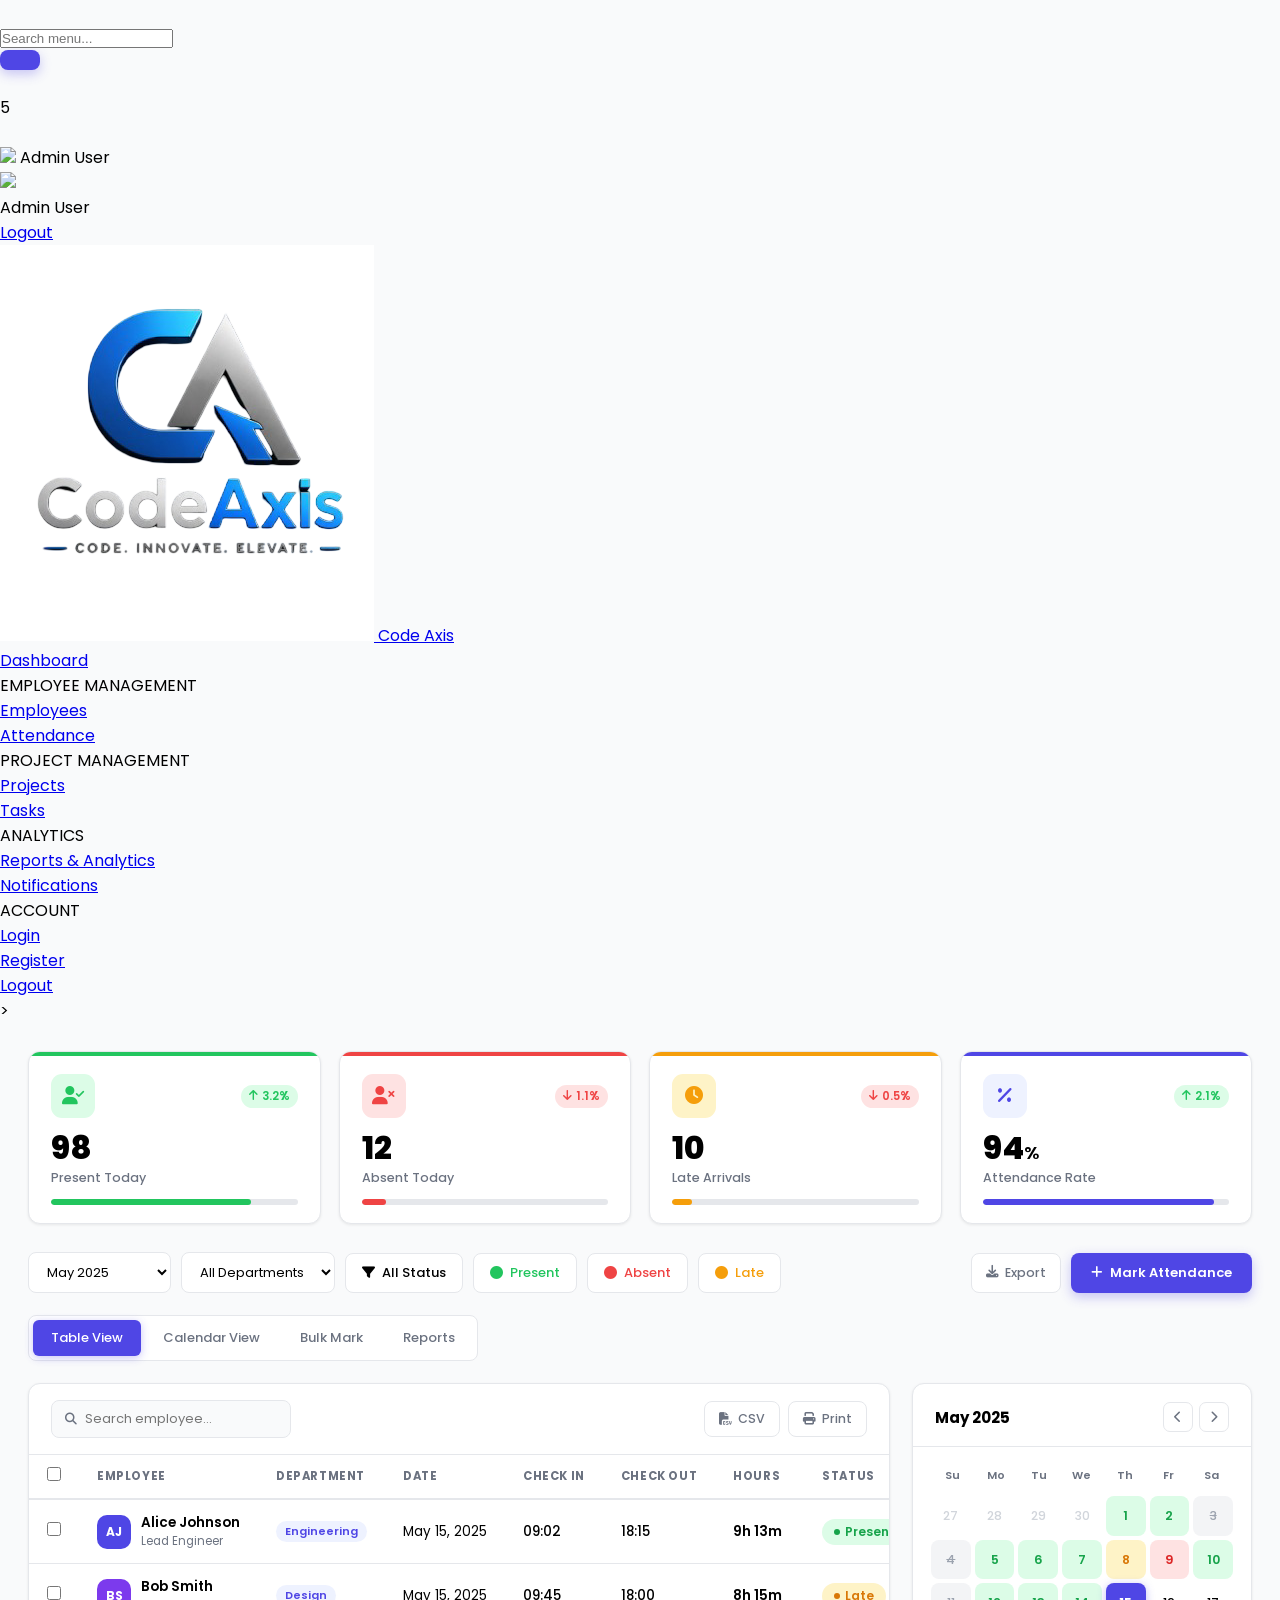
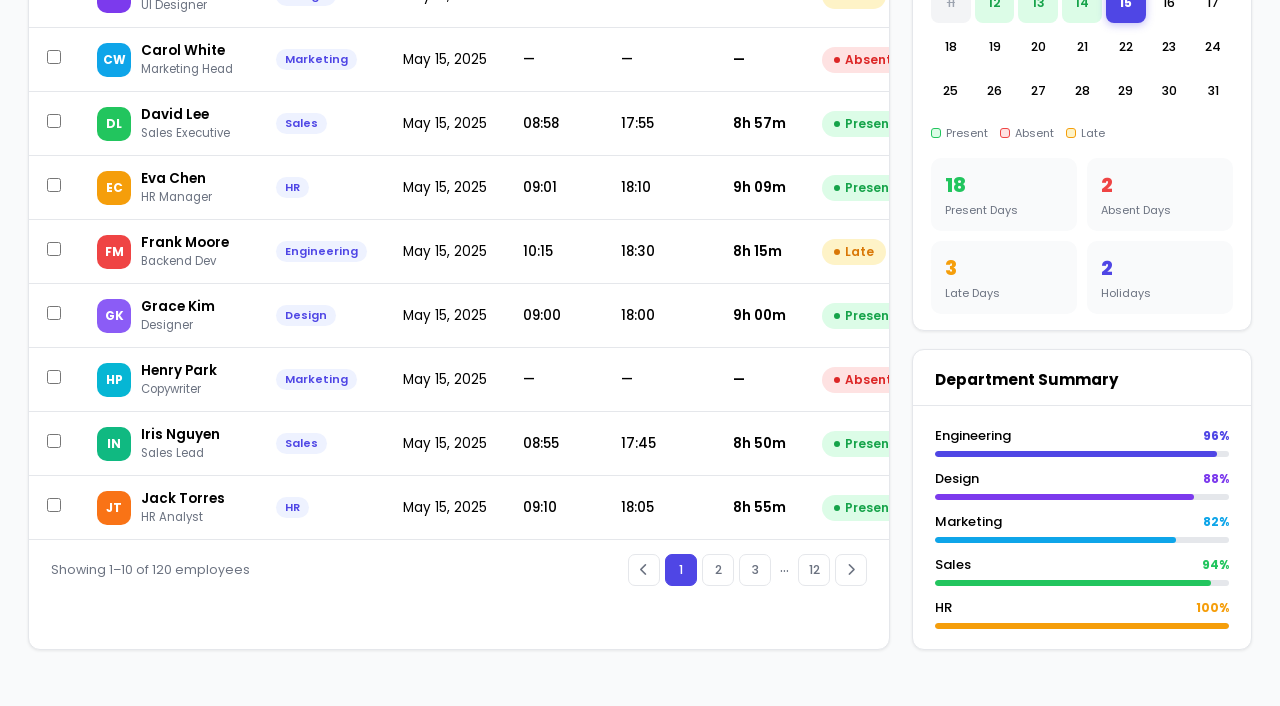
==== Attendance.html @ 84f2bd99 "Update Attendance.html" ====
<!DOCTYPE html>
<html lang="en">
<head>
<meta charset="UTF-8" />
<meta name="viewport" content="width=device-width, initial-scale=1.0"/>
<title>Code Axis | Attendance</title>
<link href="https://fonts.googleapis.com/css2?family=Poppins:wght@300;400;500;600;700;800&display=swap" rel="stylesheet"/>
<link rel="stylesheet" href="https://cdnjs.cloudflare.com/ajax/libs/font-awesome/6.5.0/css/all.min.css"/>
<link rel="stylesheet" href="attendance.css"/>  
</head>
<body  class="layout-fixed sidebar-expand-lg bg-body-tertiary">

<div class="app-wrapper">

  <!-- ================= NAVBAR (STATIC INCLUDE) ================= -->
  <!-- ================= NAVBAR ================= -->
<nav class="app-header navbar navbar-expand bg-body">

  <div class="container-fluid">

    <ul class="navbar-nav">

      <li class="nav-item">
        <a class="nav-link" data-lte-toggle="sidebar" href="#">
          <i class="bi bi-list"></i>
        </a>
      </li>

      <!-- SEARCH -->
      <li class="nav-item d-none d-md-block">
        <form class="d-flex ms-2">
          <div class="input-group input-group-sm">
            <input class="form-control" type="search" placeholder="Search menu..." />
            <button class="btn btn-primary">
              <i class="bi bi-search"></i>
            </button>
          </div>
        </form>
      </li>

    </ul>

    <ul class="navbar-nav ms-auto">

      <!-- THEME -->
      <li class="nav-item">
        <a class="nav-link" href="#" id="themeToggle">
          <i class="bi bi-moon-fill" id="themeIcon"></i>
        </a>
      </li>

      <!-- NOTIFICATIONS -->
      <li class="nav-item dropdown">
        <a class="nav-link" data-bs-toggle="dropdown">
          <i class="bi bi-bell-fill"></i>
          <span class="badge text-bg-warning">5</span>
        </a>
      </li>

      <!-- FULLSCREEN -->
      <li class="nav-item">
        <a class="nav-link" data-lte-toggle="fullscreen">
          <i class="bi bi-arrows-fullscreen"></i>
        </a>
      </li>

      <!-- USER -->
      <li class="nav-item dropdown user-menu">

        <a class="nav-link dropdown-toggle" data-bs-toggle="dropdown">
          <img src="https://cdn-icons-png.flaticon.com/512/149/149071.png"
               class="user-image rounded-circle shadow">
          <span class="d-none d-md-inline">Admin User</span>
        </a>

        <ul class="dropdown-menu dropdown-menu-end">
          <li class="user-header text-bg-primary">
            <img src="https://cdn-icons-png.flaticon.com/512/149/149071.png"
                 class="rounded-circle shadow">
            <p>Admin User</p>
          </li>

          <li class="user-footer">
            <a href="index.html" class="btn btn-outline-danger float-end">Logout</a>
          </li>
        </ul>

      </li>

    </ul>

  </div>
</nav>

<!-- ================= SIDEBAR ================= -->
<aside class="app-sidebar bg-body-secondary shadow" data-bs-theme="dark">

  <div class="sidebar-brand">
    <a href="index.html" class="brand-link">
      <img src="AdminLTELogo.png" class="brand-image opacity-75 shadow" />
      <span class="brand-text fw-semibold">Code Axis</span>
    </a>
  </div>

  <div class="sidebar-wrapper">
    <nav class="mt-2">

      <ul class="nav sidebar-menu flex-column">
  <!-- DASHBOARD -->
  <li class="nav-item">
    <a href="#" class="nav-link active">
      <i class="nav-icon bi bi-speedometer2"></i>
      <p>Dashboard</p>
    </a>
  </li>

  <!-- EMPLOYEE MANAGEMENT -->
  <li class="nav-header">EMPLOYEE MANAGEMENT</li>

  <li class="nav-item">
    <a href="#" class="nav-link">
      <i class="nav-icon bi bi-people"></i>
      <p>Employees</p>
    </a>
  </li>

  <li class="nav-item">
    <a href="Attendance.html" class="nav-link">
      <i class="nav-icon bi bi-calendar-check"></i>
      <p>Attendance</p>
    </a>
  </li>

  <!-- PROJECT MANAGEMENT -->
  <li class="nav-header">PROJECT MANAGEMENT</li>

  <li class="nav-item">
    <a href="projectcards.html" class="nav-link">
      <i class="nav-icon bi bi-kanban"></i>
      <p>Projects</p>
    </a>
  </li>

  <li class="nav-item">
    <a href="task.html" class="nav-link">
      <i class="nav-icon bi bi-list-task"></i>
      <p>
        Tasks
      </p>
    </a>
  </li>

  <!-- REPORTS -->
  <li class="nav-header">ANALYTICS</li>

  <li class="nav-item">
    <a href="#" class="nav-link">
      <i class="nav-icon bi bi-bar-chart"></i>
      <p>Reports & Analytics</p>
    </a>
  </li>

  <!-- NOTIFICATIONS -->
  <li class="nav-item">
    <a href="#" class="nav-link">
      <i class="nav-icon bi bi-bell"></i>
      <p>
        Notifications
      </p>
    </a>
  </li>

  <!-- USER -->
  <li class="nav-header">ACCOUNT</li>
<li class="nav-item">
  <a href="index.html" class="nav-link">
    <i class="nav-icon bi bi-box-arrow-in-right"></i>
    <p>Login</p>
  </a>
</li>

<li class="nav-item">
  <a href="registration.html" class="nav-link">
    <i class="nav-icon bi bi-person-plus"></i>
    <p>Register</p>
  </a>
</li>
 
  <!-- LOGOUT -->
  <li class="nav-item mt-3">
    <a href="index.html" class="nav-link text-danger">
      <i class="nav-icon bi bi-box-arrow-right"></i>
      <p>Logout</p>
    </a>
  </li>
</ul>
            <!--end::Sidebar Menu-->
          </nav>
        </div>
        <!--end::Sidebar Wrapper-->
      </aside>

>

<!-- MAIN -->
<div class="main">


  <!-- CONTENT -->
  <div class="content">

    <!-- STATS CARDS -->
    <div class="stats-grid">
      <div class="stat-card present">
        <div class="stat-header">
          <div class="stat-icon"><i class="fas fa-user-check"></i></div>
          <div class="stat-trend up"><i class="fas fa-arrow-up"></i> 3.2%</div>
        </div>
        <div class="stat-value" id="stat-present">98</div>
        <div class="stat-label">Present Today</div>
        <div class="progress-bar" style="margin-top:12px;"><div class="progress-fill success" style="width:81%"></div></div>
      </div>
      <div class="stat-card absent">
        <div class="stat-header">
          <div class="stat-icon"><i class="fas fa-user-times"></i></div>
          <div class="stat-trend down"><i class="fas fa-arrow-down"></i> 1.1%</div>
        </div>
        <div class="stat-value" id="stat-absent">12</div>
        <div class="stat-label">Absent Today</div>
        <div class="progress-bar" style="margin-top:12px;"><div class="progress-fill danger" style="width:10%"></div></div>
      </div>
      <div class="stat-card late">
        <div class="stat-header">
          <div class="stat-icon"><i class="fas fa-clock"></i></div>
          <div class="stat-trend down"><i class="fas fa-arrow-down"></i> 0.5%</div>
        </div>
        <div class="stat-value" id="stat-late">10</div>
        <div class="stat-label">Late Arrivals</div>
        <div class="progress-bar" style="margin-top:12px;"><div class="progress-fill" style="width:8%;background:var(--warning);"></div></div>
      </div>
      <div class="stat-card rate">
        <div class="stat-header">
          <div class="stat-icon"><i class="fas fa-percentage"></i></div>
          <div class="stat-trend up"><i class="fas fa-arrow-up"></i> 2.1%</div>
        </div>
        <div class="stat-value" id="stat-rate">94<span style="font-size:18px;font-weight:600;">%</span></div>
        <div class="stat-label">Attendance Rate</div>
        <div class="progress-bar" style="margin-top:12px;"><div class="progress-fill" style="width:94%"></div></div>
      </div>
    </div>

    <!-- ACTION BAR -->
    <div class="action-bar">
      <div class="action-left">
        <select class="select-input" id="monthFilter">
          <option>May 2025</option>
          <option>April 2025</option>
          <option>March 2025</option>
          <option>February 2025</option>
        </select>
        <select class="select-input" id="deptFilter">
          <option>All Departments</option>
          <option>Engineering</option>
          <option>Design</option>
          <option>Marketing</option>
          <option>Sales</option>
          <option>HR</option>
        </select>
        <button class="filter-btn outline" onclick="filterStatus('all', this)"><i class="fas fa-filter"></i> All Status</button>
        <button class="filter-btn outline" onclick="filterStatus('present', this)" style="color:var(--success);"><i class="fas fa-circle"></i> Present</button>
        <button class="filter-btn outline" onclick="filterStatus('absent', this)" style="color:var(--danger);"><i class="fas fa-circle"></i> Absent</button>
        <button class="filter-btn outline" onclick="filterStatus('late', this)" style="color:var(--warning);"><i class="fas fa-circle"></i> Late</button>
      </div>
      <div style="display:flex;gap:10px;">
        <button class="btn-outline" onclick="exportCSV()"><i class="fas fa-download"></i> Export</button>
        <button class="btn-primary" onclick="openMarkModal()"><i class="fas fa-plus"></i> Mark Attendance</button>
      </div>
    </div>

    <!-- TABS -->
    <div class="tabs">
      <button class="tab active" onclick="switchTab('table', this)">Table View</button>
      <button class="tab" onclick="switchTab('calendar-view', this)">Calendar View</button>
      <button class="tab" onclick="switchTab('bulk', this)">Bulk Mark</button>
      <button class="tab" onclick="switchTab('reports', this)">Reports</button>
    </div>

    <!-- TABLE TAB -->
    <div id="tab-table" class="tab-content active">
      <div class="main-grid">
        <!-- ATTENDANCE TABLE -->
        <div class="card" style="overflow:hidden;">
          <div class="table-header">
            <div class="table-search">
              <i class="fas fa-search" style="color:var(--text-muted);font-size:12px;"></i>
              <input type="text" placeholder="Search employee…" oninput="searchTable(this.value)">
            </div>
            <div class="table-actions">
              <button class="btn-outline" onclick="exportCSV()"><i class="fas fa-file-csv"></i> CSV</button>
              <button class="btn-outline" onclick="printTable()"><i class="fas fa-print"></i> Print</button>
            </div>
          </div>
          <div class="table-wrap">
            <table id="attTable">
              <thead>
                <tr>
                  <th><input type="checkbox" onclick="toggleAllCheck(this)" style="cursor:pointer;width:14px;height:14px;accent-color:var(--primary);"></th>
                  <th>Employee</th>
                  <th>Department</th>
                  <th>Date</th>
                  <th>Check In</th>
                  <th>Check Out</th>
                  <th>Hours</th>
                  <th>Status</th>
                  <th>Actions</th>
                </tr>
              </thead>
              <tbody id="tableBody">
              </tbody>
            </table>
          </div>
          <div class="pagination">
            <span class="page-info" id="pageInfo">Showing 1–10 of 120 employees</span>
            <div class="page-btns">
              <button class="page-btn" onclick="changePage(-1)"><i class="fas fa-chevron-left"></i></button>
              <button class="page-btn active" id="pg1">1</button>
              <button class="page-btn" id="pg2" onclick="goPage(2)">2</button>
              <button class="page-btn" id="pg3" onclick="goPage(3)">3</button>
              <span style="padding:0 4px;color:var(--text-muted);">…</span>
              <button class="page-btn" onclick="goPage(12)">12</button>
              <button class="page-btn" onclick="changePage(1)"><i class="fas fa-chevron-right"></i></button>
            </div>
          </div>
        </div>

        <!-- SIDEBAR WIDGETS -->
        <div style="display:flex;flex-direction:column;gap:18px;">
          <!-- MINI CALENDAR -->
          <div class="card">
            <div class="card-header">
              <span class="card-title">May 2025</span>
              <div class="cal-nav-btns">
                <button class="cal-btn" onclick="prevMonth()"><i class="fas fa-chevron-left"></i></button>
                <button class="cal-btn" onclick="nextMonth()"><i class="fas fa-chevron-right"></i></button>
              </div>
            </div>
            <div class="card-body" style="padding:16px 18px;">
              <div class="cal-days-header">
                <span>Su</span><span>Mo</span><span>Tu</span><span>We</span><span>Th</span><span>Fr</span><span>Sa</span>
              </div>
              <div class="cal-grid" id="calGrid"></div>
              <div class="cal-legend">
                <div class="legend-item"><div class="legend-dot" style="background:var(--success-light);border:1px solid var(--success);"></div>Present</div>
                <div class="legend-item"><div class="legend-dot" style="background:var(--danger-light);border:1px solid var(--danger);"></div>Absent</div>
                <div class="legend-item"><div class="legend-dot" style="background:var(--warning-light);border:1px solid var(--warning);"></div>Late</div>
              </div>
              <div class="mini-stats">
                <div class="mini-stat p"><div class="val">18</div><div class="lbl">Present Days</div></div>
                <div class="mini-stat a"><div class="val">2</div><div class="lbl">Absent Days</div></div>
                <div class="mini-stat l"><div class="val">3</div><div class="lbl">Late Days</div></div>
                <div class="mini-stat h"><div class="val">2</div><div class="lbl">Holidays</div></div>
              </div>
            </div>
          </div>

          <!-- DEPARTMENT BREAKDOWN -->
          <div class="card">
            <div class="card-header"><span class="card-title">Department Summary</span></div>
            <div class="card-body">
              <div class="dept-list" id="deptList"></div>
            </div>
          </div>
        </div>
      </div>
    </div>

    <!-- CALENDAR TAB -->
    <div id="tab-calendar-view" class="tab-content">
      <div class="card">
        <div class="card-header">
          <span class="card-title" id="bigCalTitle">May 2025 — Full Attendance Calendar</span>
          <div style="display:flex;gap:8px;">
            <button class="btn-outline" onclick="prevMonth()"><i class="fas fa-chevron-left"></i> Prev</button>
            <button class="btn-outline" onclick="nextMonth()">Next <i class="fas fa-chevron-right"></i></button>
          </div>
        </div>
        <div class="card-body">
          <div class="cal-days-header" style="margin-bottom:12px;font-size:13px;font-weight:700;">
            <span>Sunday</span><span>Monday</span><span>Tuesday</span><span>Wednesday</span><span>Thursday</span><span>Friday</span><span>Saturday</span>
          </div>
          <div class="cal-grid" id="bigCalGrid" style="gap:6px;"></div>
          <div class="cal-legend" style="margin-top:20px;gap:20px;">
            <div class="legend-item" style="font-size:13px;"><div class="legend-dot" style="background:var(--success-light);border:1.5px solid var(--success);width:14px;height:14px;"></div> Present (All)</div>
            <div class="legend-item" style="font-size:13px;"><div class="legend-dot" style="background:var(--danger-light);border:1.5px solid var(--danger);width:14px;height:14px;"></div> Some Absent</div>
            <div class="legend-item" style="font-size:13px;"><div class="legend-dot" style="background:var(--warning-light);border:1.5px solid var(--warning);width:14px;height:14px;"></div> Late Entries</div>
            <div class="legend-item" style="font-size:13px;"><div class="legend-dot" style="background:#F3F4F6;border:1.5px solid #D1D5DB;width:14px;height:14px;"></div> Holiday / Weekend</div>
          </div>
        </div>
      </div>
    </div>

    <!-- BULK MARK TAB -->
    <div id="tab-bulk" class="tab-content">
      <div class="card">
        <div class="card-header">
          <span class="card-title">Bulk Mark Attendance</span>
          <div style="display:flex;gap:8px;align-items:center;">
            <input type="date" class="select-input" id="bulkDate" style="padding:8px 12px;">
            <button class="btn-primary" onclick="saveBulk()"><i class="fas fa-save"></i> Save All</button>
          </div>
        </div>
        <div class="card-body" style="padding:0;">
          <div style="padding:14px 22px;background:var(--bg);border-bottom:1px solid var(--border);display:flex;gap:10px;align-items:center;">
            <span style="font-size:13px;font-weight:600;margin-right:4px;">Mark All:</span>
            <button class="bulk-btn p" onclick="markAll('P')"><i class="fas fa-check"></i> Present</button>
            <button class="bulk-btn a" onclick="markAll('A')"><i class="fas fa-times"></i> Absent</button>
            <button class="bulk-btn l" onclick="markAll('L')"><i class="fas fa-clock"></i> Late</button>
          </div>
          <div class="table-wrap">
            <table class="bulk-table">
              <thead><tr><th>#</th><th>Employee</th><th>Department</th><th>Status</th><th>Note</th></tr></thead>
              <tbody id="bulkBody"></tbody>
            </table>
          </div>
        </div>
      </div>
    </div>

    <!-- REPORTS TAB -->
    <div id="tab-reports" class="tab-content">
      <div class="stats-grid" style="margin-bottom:22px;">
        <div class="stat-card rate"><div class="stat-header"><div class="stat-icon"><i class="fas fa-chart-line"></i></div></div><div class="stat-value">94%</div><div class="stat-label">Monthly Rate</div></div>
        <div class="stat-card present"><div class="stat-header"><div class="stat-icon"><i class="fas fa-star"></i></div></div><div class="stat-value">23</div><div class="stat-label">Perfect Attendance</div></div>
        <div class="stat-card absent"><div class="stat-header"><div class="stat-icon"><i class="fas fa-exclamation-triangle"></i></div></div><div class="stat-value">5</div><div class="stat-label">Chronic Absentees</div></div>
        <div class="stat-card late"><div class="stat-header"><div class="stat-icon"><i class="fas fa-hourglass-half"></i></div></div><div class="stat-value">142h</div><div class="stat-label">Total Overtime</div></div>
      </div>
      <div class="card">
        <div class="card-header"><span class="card-title">Monthly Attendance Report — May 2025</span>
          <button class="btn-outline" onclick="exportCSV()"><i class="fas fa-download"></i> Export PDF</button>
        </div>
        <div class="card-body">
          <div class="dept-list">
          </div>
          <div id="reportContent" style="padding-top:8px;"></div>
        </div>
      </div>
    </div>

  </div><!-- /content -->
</div><!-- /main -->

<!-- MARK ATTENDANCE MODAL -->
<div class="modal-overlay" id="markModal">
  <div class="modal">
    <div class="modal-header">
      <span class="modal-title"><i class="fas fa-calendar-check" style="color:var(--primary);margin-right:8px;"></i>Mark Attendance</span>
      <button class="modal-close" onclick="closeMarkModal()"><i class="fas fa-times"></i></button>
    </div>
    <div class="modal-body">
      <div class="form-group" style="margin-bottom:14px;">
        <label>Employee</label>
        <select class="select-input" id="modalEmp" style="width:100%;">
          <option>Select Employee…</option>
          <option>Alice Johnson — Engineering</option>
          <option>Bob Smith — Design</option>
          <option>Carol White — Marketing</option>
          <option>David Lee — Sales</option>
          <option>Eva Chen — HR</option>
        </select>
      </div>
      <div class="form-group" style="margin-bottom:14px;">
        <label>Date</label>
        <input type="date" class="select-input" id="modalDate" style="width:100%;">
      </div>
      <div style="margin-bottom:14px;">
        <div style="font-size:11px;font-weight:700;color:var(--text-muted);text-transform:uppercase;letter-spacing:.5px;margin-bottom:8px;">Status</div>
        <div class="status-radios">
          <input type="radio" name="status" id="s1" class="status-radio" value="present" checked>
          <label for="s1" class="status-label present-lbl"><i class="fas fa-check-circle"></i> Present</label>
          <input type="radio" name="status" id="s2" class="status-radio" value="absent">
          <label for="s2" class="status-label absent-lbl"><i class="fas fa-times-circle"></i> Absent</label>
          <input type="radio" name="status" id="s3" class="status-radio" value="late">
          <label for="s3" class="status-label late-lbl"><i class="fas fa-clock"></i> Late</label>
          <input type="radio" name="status" id="s4" class="status-radio" value="half">
          <label for="s4" class="status-label half-lbl"><i class="fas fa-adjust"></i> Half Day</label>
        </div>
      </div>
      <div class="time-inputs">
        <div class="form-group">
          <label>Check In</label>
          <input type="time" id="modalIn" value="09:00">
        </div>
        <div class="form-group">
          <label>Check Out</label>
          <input type="time" id="modalOut" value="18:00">
        </div>
      </div>
      <div class="form-group">
        <label>Note (optional)</label>
        <input type="text" id="modalNote" placeholder="Add a note…" style="width:100%;">
      </div>
    </div>
    <div class="modal-footer">
      <button class="btn-outline" onclick="closeMarkModal()">Cancel</button>
      <button class="btn-primary" onclick="saveAttendance()"><i class="fas fa-save"></i> Save Attendance</button>
    </div>
  </div>
</div>

<!-- TOAST CONTAINER -->
<div class="toast-container" id="toastContainer"></div>

<script>
// ── DATA ──
const employees = [
  { id:1, name:'Alice Johnson', role:'Lead Engineer', dept:'Engineering', color:'#4F46E5', check_in:'09:02', check_out:'18:15', hours:'9h 13m', status:'present' },
  { id:2, name:'Bob Smith', role:'UI Designer', dept:'Design', color:'#7C3AED', check_in:'09:45', check_out:'18:00', hours:'8h 15m', status:'late' },
  { id:3, name:'Carol White', role:'Marketing Head', dept:'Marketing', color:'#0EA5E9', check_in:'—', check_out:'—', hours:'—', status:'absent' },
  { id:4, name:'David Lee', role:'Sales Executive', dept:'Sales', color:'#22C55E', check_in:'08:58', check_out:'17:55', hours:'8h 57m', status:'present' },
  { id:5, name:'Eva Chen', role:'HR Manager', dept:'HR', color:'#F59E0B', check_in:'09:01', check_out:'18:10', hours:'9h 09m', status:'present' },
  { id:6, name:'Frank Moore', role:'Backend Dev', dept:'Engineering', color:'#EF4444', check_in:'10:15', check_out:'18:30', hours:'8h 15m', status:'late' },
  { id:7, name:'Grace Kim', role:'Designer', dept:'Design', color:'#8B5CF6', check_in:'09:00', check_out:'18:00', hours:'9h 00m', status:'present' },
  { id:8, name:'Henry Park', role:'Copywriter', dept:'Marketing', color:'#06B6D4', check_in:'—', check_out:'—', hours:'—', status:'absent' },
  { id:9, name:'Iris Nguyen', role:'Sales Lead', dept:'Sales', color:'#10B981', check_in:'08:55', check_out:'17:45', hours:'8h 50m', status:'present' },
  { id:10, name:'Jack Torres', role:'HR Analyst', dept:'HR', color:'#F97316', check_in:'09:10', check_out:'18:05', hours:'8h 55m', status:'present' },
];

const depts = [
  { name:'Engineering', pct:96, color:'var(--primary)' },
  { name:'Design', pct:88, color:'#7C3AED' },
  { name:'Marketing', pct:82, color:'#0EA5E9' },
  { name:'Sales', pct:94, color:'var(--success)' },
  { name:'HR', pct:100, color:'var(--warning)' },
];

let currentFilter = 'all';
let currentPage = 1;

// ── RENDER TABLE ──
function renderTable(data) {
  const tbody = document.getElementById('tableBody');
  tbody.innerHTML = '';
  data.forEach(e => {
    const row = document.createElement('tr');
    row.dataset.status = e.status;
    row.innerHTML = `
      <td><input type="checkbox" style="cursor:pointer;width:14px;height:14px;accent-color:var(--primary);"></td>
      <td>
        <div class="emp-cell">
          <div class="emp-av" style="background:${e.color}">${e.name.split(' ').map(n=>n[0]).join('')}</div>
          <div class="emp-info"><div class="name">${e.name}</div><div class="role">${e.role}</div></div>
        </div>
      </td>
      <td><span class="tag">${e.dept}</span></td>
      <td>May 15, 2025</td>
      <td style="font-weight:500;">${e.check_in}</td>
      <td style="font-weight:500;">${e.check_out}</td>
      <td style="font-weight:600;">${e.hours}</td>
      <td><span class="status-pill ${e.status}">${e.status.charAt(0).toUpperCase()+e.status.slice(1)}</span></td>
      <td>
        <div class="action-icons">
          <button class="action-icon" title="Edit" onclick="editRow(${e.id})"><i class="fas fa-edit"></i></button>
          <button class="action-icon del" title="Delete" onclick="deleteRow(this)"><i class="fas fa-trash"></i></button>
        </div>
      </td>
    `;
    tbody.appendChild(row);
  });
}

// ── DEPT LIST ──
function renderDepts() {
  const el = document.getElementById('deptList');
  el.innerHTML = depts.map(d => `
    <div class="dept-row">
      <div class="dept-info">
        <span class="dept-name">${d.name}</span>
        <span class="dept-pct" style="color:${d.color}">${d.pct}%</span>
      </div>
      <div class="progress-bar"><div class="progress-fill" style="width:${d.pct}%;background:${d.color};"></div></div>
    </div>
  `).join('');
}

// ── CALENDAR ──
const calStatus = { 1:'present',2:'present',3:'holiday',4:'holiday',5:'present',6:'present',7:'present',8:'late',9:'absent',10:'present',11:'holiday',12:'present',13:'present',14:'present',15:'today',16:'',17:'',18:'',19:'',20:'',21:'',22:'',23:'',24:'',25:'',26:'',27:'',28:'',29:'',30:'',31:'' };

function renderCal(gridId, big=false) {
  const grid = document.getElementById(gridId);
  if (!grid) return;
  grid.innerHTML = '';
  // May 2025 starts Thursday (offset 4)
  const offset = 4;
  const days = 31;
  for (let i = 0; i < offset; i++) {
    const d = document.createElement('div');
    d.className = 'cal-day other-month';
    d.textContent = 30 - offset + i + 1;
    grid.appendChild(d);
  }
  for (let d = 1; d <= days; d++) {
    const el = document.createElement('div');
    const st = calStatus[d] || '';
    el.className = 'cal-day ' + (st || '');
    if (big) el.style.cssText = 'min-height:50px;align-items:flex-start;justify-content:flex-start;padding:8px;font-size:13px;border:1px solid var(--border);border-radius:10px;';
    el.textContent = d;
    if (st === 'today') el.title = 'Today';
    el.onclick = () => toast('📅 Day ' + d + (st ? ' — ' + st : ''), 'success');
    grid.appendChild(el);
  }
}

// ── BULK BODY ──
function renderBulk() {
  const tbody = document.getElementById('bulkBody');
  tbody.innerHTML = employees.map((e, i) => `
    <tr>
      <td style="color:var(--text-muted);font-weight:600;">${i+1}</td>
      <td>
        <div class="emp-cell">
          <div class="emp-av" style="background:${e.color};width:28px;height:28px;font-size:10px;">${e.name.split(' ').map(n=>n[0]).join('')}</div>
          <span style="font-weight:500;font-size:13px;">${e.name}</span>
        </div>
      </td>
      <td><span class="tag">${e.dept}</span></td>
      <td>
        <div class="bulk-toggle" id="bulk-${e.id}">
          <button class="bulk-btn p ${e.status==='present'?'':''}">P</button>
          <button class="bulk-btn a ${e.status==='absent'?'':''}">A</button>
          <button class="bulk-btn l ${e.status==='late'?'':''}">L</button>
        </div>
      </td>
      <td><input type="text" class="emp-search" placeholder="Add note…" style="max-width:160px;padding:5px 10px;font-size:12px;"></td>
    </tr>
  `).join('');

  // Highlight current status
  employees.forEach(e => {
    const wrap = document.getElementById('bulk-' + e.id);
    if (!wrap) return;
    const btns = wrap.querySelectorAll('.bulk-btn');
    const map = {present:0, absent:1, late:2};
    if (map[e.status] !== undefined) btns[map[e.status]].style.boxShadow = '0 0 0 2px currentColor';
    btns.forEach(btn => btn.onclick = function() {
      btns.forEach(b => b.style.boxShadow='');
      this.style.boxShadow = '0 0 0 2px currentColor';
    });
  });
}

function renderReports() {
  const el = document.getElementById('reportContent');
  const rows = employees.map(e => `
    <tr>
      <td>
        <div class="emp-cell">
          <div class="emp-av" style="background:${e.color};width:28px;height:28px;font-size:10px;">${e.name.split(' ').map(n=>n[0]).join('')}</div>
          <span style="font-size:13px;font-weight:500;">${e.name}</span>
        </div>
      </td>
      <td><span class="tag">${e.dept}</span></td>
      <td style="font-weight:700;color:var(--success);">22</td>
      <td style="font-weight:700;color:var(--danger);">2</td>
      <td style="font-weight:700;color:var(--warning);">1</td>
      <td><span class="status-pill ${e.status}">${e.status.charAt(0).toUpperCase()+e.status.slice(1)}</span></td>
      <td style="font-weight:700;color:var(--primary);">${Math.floor(Math.random()*10+85)}%</td>
    </tr>
  `).join('');
  el.innerHTML = `<div class="table-wrap"><table><thead><tr>
    <th>Employee</th><th>Department</th><th>Present</th><th>Absent</th><th>Late</th><th>Status</th><th>Rate</th>
  </tr></thead><tbody>${rows}</tbody></table></div>`;
}

// ── FILTER ──
function filterStatus(status, btn) {
  currentFilter = status;
  document.querySelectorAll('.action-left .filter-btn').forEach(b => b.classList.remove('active'));
  btn.classList.add('active');
  const filtered = status === 'all' ? employees : employees.filter(e => e.status === status);
  renderTable(filtered);
}

function searchTable(val) {
  const filtered = employees.filter(e => e.name.toLowerCase().includes(val.toLowerCase()) || e.dept.toLowerCase().includes(val.toLowerCase()));
  renderTable(filtered);
}

// ── TABS ──
function switchTab(id, btn) {
  document.querySelectorAll('.tab-content').forEach(t => t.classList.remove('active'));
  document.querySelectorAll('.tab').forEach(t => t.classList.remove('active'));
  document.getElementById('tab-' + id).classList.add('active');
  btn.classList.add('active');
}

// ── MODAL ──
function openMarkModal() {
  document.getElementById('markModal').classList.add('open');
  const today = new Date().toISOString().split('T')[0];
  document.getElementById('modalDate').value = today;
}
function closeMarkModal() { document.getElementById('markModal').classList.remove('open'); }

function saveAttendance() {
  const emp = document.getElementById('modalEmp').value;
  if (emp === 'Select Employee…') { toast('Please select an employee', 'error'); return; }
  closeMarkModal();
  toast('✅ Attendance marked for ' + emp.split('—')[0].trim(), 'success');
}

// ── ACTIONS ──
function editRow(id) {
  openMarkModal();
  const emp = employees.find(e => e.id === id);
  if (emp) {
    document.getElementById('modalEmp').value = emp.name + ' — ' + emp.dept;
    document.getElementById('modalIn').value = emp.check_in !== '—' ? emp.check_in : '09:00';
    document.getElementById('modalOut').value = emp.check_out !== '—' ? emp.check_out : '18:00';
  }
}
function deleteRow(btn) {
  const row = btn.closest('tr');
  row.style.transition = 'all .3s';
  row.style.opacity = '0';
  row.style.transform = 'translateX(20px)';
  setTimeout(() => row.remove(), 300);
  toast('🗑️ Record deleted', 'error');
}
function toggleAllCheck(cb) { document.querySelectorAll('#tableBody input[type=checkbox]').forEach(c => c.checked = cb.checked); }

function markAll(status) {
  document.querySelectorAll('#bulkBody .bulk-toggle').forEach(wrap => {
    wrap.querySelectorAll('.bulk-btn').forEach(b => b.style.boxShadow='');
    const map = {P:0,A:1,L:2};
    wrap.querySelectorAll('.bulk-btn')[map[status]].style.boxShadow = '0 0 0 2px currentColor';
  });
  toast('All employees marked as ' + {P:'Present',A:'Absent',L:'Late'}[status], 'success');
}

function saveBulk() { toast('✅ Bulk attendance saved successfully', 'success'); }

function exportCSV() {
  const rows = [['Name','Department','Date','Check In','Check Out','Status']].concat(
    employees.map(e => [e.name, e.dept, 'May 15 2025', e.check_in, e.check_out, e.status])
  );
  const csv = rows.map(r => r.join(',')).join('\n');
  const a = document.createElement('a');
  a.href = URL.createObjectURL(new Blob([csv], {type:'text/csv'}));
  a.download = 'attendance_may2025.csv';
  a.click();
  toast('📥 CSV exported successfully', 'success');
}

function printTable() { window.print(); }
function changePage(dir) { currentPage = Math.max(1, Math.min(12, currentPage + dir)); updatePage(); }
function goPage(p) { currentPage = p; updatePage(); }
function updatePage() {
  document.querySelectorAll('.page-btn').forEach(b => b.classList.remove('active'));
  const pg = document.getElementById('pg' + currentPage);
  if (pg) pg.classList.add('active');
  const start = (currentPage-1)*10 + 1;
  document.getElementById('pageInfo').textContent = `Showing ${start}–${Math.min(start+9, 120)} of 120 employees`;
}

function prevMonth() { toast('📅 April 2025', 'success'); }
function nextMonth() { toast('📅 June 2025', 'success'); }

// ── TOAST ──
function toast(msg, type='success') {
  const c = document.getElementById('toastContainer');
  const t = document.createElement('div');
  t.className = 'toast ' + type;
  t.innerHTML = `<i class="fas fa-${type==='success'?'check-circle':'exclamation-circle'}"></i> ${msg}`;
  c.appendChild(t);
  setTimeout(() => t.remove(), 3100);
}

// ── INIT ──
renderTable(employees);
renderDepts();
renderCal('calGrid');
renderCal('bigCalGrid', true);
renderBulk();
renderReports();

// Set today's date in bulk
const today = new Date().toISOString().split('T')[0];
document.getElementById('bulkDate').value = today;
</script>
</body>
</html>
---- attendance.css ----
:root {
    --primary: #4F46E5;
    --primary-light: #EEF2FF;
    --primary-dark: #3730A3;
    --success: #22C55E;
    --success-light: #DCFCE7;
    --danger: #EF4444;
    --danger-light: #FEE2E2;
    --warning: #F59E0B;
    --warning-light: #FEF3C7;
    --bg: #F9FAFB;
    --white: #ffffff;SS
    --text: #111827;
    --text-muted: #6B7280;
    --border: #E5E7EB;
    --sidebar: #1E1B4B;
    --sidebar-hover: rgba(255,255,255,0.08);
    --shadow-sm: 0 1px 3px rgba(0,0,0,0.08);
    --shadow-md: 0 4px 16px rgba(79,70,229,0.10);
    --shadow-lg: 0 8px 32px rgba(79,70,229,0.15);
    --radius: 12px;
    --radius-sm: 8px;
  }

  * { margin:0; padding:0; box-sizing:border-box; }

  body {
    font-family: 'Poppins', sans-serif;
    background: var(--bg);
    color: var(--text);
    display: flex;
    min-height: 100vh;
  }


  /* ── MAIN ── */
  .main {
    margin-left: 0;
    flex: 1;
    display: flex;
    flex-direction: column;
    min-height: 100vh;
  }


  /* ── CONTENT ── */
  .content { padding: 28px; flex: 1; }

  /* ── STATS CARDS ── */
  .stats-grid {
    display: grid;
    grid-template-columns: repeat(4, 1fr);
    gap: 18px;
    margin-bottom: 28px;
  }
  .stat-card {
    background: var(--white);
    border-radius: var(--radius);
    padding: 22px 22px 18px;
    box-shadow: var(--shadow-sm);
    border: 1px solid var(--border);
    transition: all .25s;
    position: relative;
    overflow: hidden;
    cursor: default;
  }
  .stat-card::before {
    content: '';
    position: absolute;
    top: 0; left: 0; right: 0;
    height: 4px;
  }
  .stat-card.present::before { background: var(--success); }
  .stat-card.absent::before { background: var(--danger); }
  .stat-card.late::before { background: var(--warning); }
  .stat-card.rate::before { background: var(--primary); }

  .stat-card:hover {
    transform: translateY(-3px);
    box-shadow: var(--shadow-md);
  }
  .stat-header { display: flex; align-items: center; justify-content: space-between; margin-bottom: 14px; }
  .stat-icon {
    width: 44px; height: 44px;
    border-radius: 11px;
    display: flex; align-items: center; justify-content: center;
    font-size: 18px;
  }
  .stat-card.present .stat-icon { background: var(--success-light); color: var(--success); }
  .stat-card.absent .stat-icon { background: var(--danger-light); color: var(--danger); }
  .stat-card.late .stat-icon { background: var(--warning-light); color: var(--warning); }
  .stat-card.rate .stat-icon { background: var(--primary-light); color: var(--primary); }

  .stat-trend {
    display: flex; align-items: center; gap: 4px;
    font-size: 11.5px; font-weight: 600;
    padding: 3px 8px; border-radius: 20px;
  }
  .stat-trend.up { background: var(--success-light); color: var(--success); }
  .stat-trend.down { background: var(--danger-light); color: var(--danger); }

  .stat-value { font-size: 32px; font-weight: 800; color: var(--text); line-height: 1; }
  .stat-label { font-size: 12.5px; color: var(--text-muted); margin-top: 5px; font-weight: 500; }

  /* ── ACTION BAR ── */
  .action-bar {
    display: flex; align-items: center; justify-content: space-between;
    margin-bottom: 22px; gap: 14px; flex-wrap: wrap;
  }
  .action-left { display: flex; align-items: center; gap: 10px; flex-wrap: wrap; }
  .filter-btn {
    display: flex; align-items: center; gap: 7px;
    padding: 9px 16px;
    border-radius: var(--radius-sm);
    font-size: 13px; font-weight: 500;
    cursor: pointer; border: none;
    font-family: 'Poppins', sans-serif;
    transition: all .2s;
  }
  .filter-btn.outline {
    background: var(--white);
    border: 1.5px solid var(--border);
    color: var(--text);
  }
  .filter-btn.outline:hover { border-color: var(--primary); color: var(--primary); background: var(--primary-light); }
  .filter-btn.outline.active { border-color: var(--primary); color: var(--primary); background: var(--primary-light); }

  .select-input {
    padding: 9px 14px;
    border-radius: var(--radius-sm);
    border: 1.5px solid var(--border);
    background: var(--white);
    font-family: 'Poppins', sans-serif;
    font-size: 13px; color: var(--text);
    outline: none; cursor: pointer;
    transition: border-color .2s;
  }
  .select-input:focus { border-color: var(--primary); }

  .btn-primary {
    display: flex; align-items: center; gap: 8px;
    padding: 10px 20px;
    background: var(--primary);
    color: #fff;
    border: none; border-radius: var(--radius-sm);
    font-family: 'Poppins', sans-serif;
    font-size: 13px; font-weight: 600;
    cursor: pointer;
    transition: all .2s;
    box-shadow: 0 4px 12px rgba(79,70,229,0.3);
  }
  .btn-primary:hover { background: var(--primary-dark); transform: translateY(-1px); box-shadow: 0 6px 18px rgba(79,70,229,0.4); }

  /* ── TABS ── */
  .tabs {
    display: flex; gap: 4px;
    background: var(--white);
    border: 1px solid var(--border);
    border-radius: var(--radius-sm);
    padding: 4px;
    margin-bottom: 22px;
    width: fit-content;
  }
  .tab {
    padding: 8px 18px;
    border-radius: 6px;
    font-size: 13px; font-weight: 500;
    cursor: pointer; border: none;
    background: transparent;
    color: var(--text-muted);
    font-family: 'Poppins', sans-serif;
    transition: all .2s;
  }
  .tab:hover { color: var(--primary); }
  .tab.active { background: var(--primary); color: #fff; box-shadow: 0 2px 8px rgba(79,70,229,0.3); }

  /* ── MAIN GRID ── */
  .main-grid {
    display: grid;
    grid-template-columns: 1fr 340px;
    gap: 22px;
    margin-bottom: 28px;
  }

  /* ── CARD ── */
  .card {
    background: var(--white);
    border-radius: var(--radius);
    border: 1px solid var(--border);
    box-shadow: var(--shadow-sm);
    overflow: hidden;
  }
  .card-header {
    padding: 18px 22px 14px;
    border-bottom: 1px solid var(--border);
    display: flex; align-items: center; justify-content: space-between;
  }
  .card-title { font-size: 15px; font-weight: 700; }
  .card-body { padding: 20px 22px; }

  /* ── CALENDAR ── */
  .calendar-nav {
    display: flex; align-items: center; justify-content: space-between;
    margin-bottom: 16px;
  }
  .calendar-nav h3 { font-size: 15px; font-weight: 700; }
  .cal-nav-btns { display: flex; gap: 6px; }
  .cal-btn {
    width: 30px; height: 30px;
    border: 1.5px solid var(--border);
    border-radius: 7px;
    background: var(--white);
    display: flex; align-items: center; justify-content: center;
    cursor: pointer; font-size: 12px; color: var(--text-muted);
    transition: all .2s;
  }
  .cal-btn:hover { border-color: var(--primary); color: var(--primary); background: var(--primary-light); }

  .cal-days-header {
    display: grid; grid-template-columns: repeat(7, 1fr);
    text-align: center; margin-bottom: 8px;
  }
  .cal-days-header span { font-size: 11px; font-weight: 600; color: var(--text-muted); padding: 4px 0; }

  .cal-grid { display: grid; grid-template-columns: repeat(7, 1fr); gap: 4px; }
  .cal-day {
    aspect-ratio: 1;
    border-radius: 8px;
    display: flex; align-items: center; justify-content: center;
    font-size: 12.5px; font-weight: 500;
    cursor: pointer; transition: all .15s;
    color: var(--text);
  }
  .cal-day:hover { background: var(--primary-light); color: var(--primary); }
  .cal-day.present { background: var(--success-light); color: #16A34A; font-weight: 600; }
  .cal-day.absent { background: var(--danger-light); color: #DC2626; font-weight: 600; }
  .cal-day.late { background: var(--warning-light); color: #D97706; font-weight: 600; }
  .cal-day.today { background: var(--primary); color: #fff; font-weight: 700; box-shadow: 0 2px 8px rgba(79,70,229,0.35); }
  .cal-day.other-month { color: #D1D5DB; }
  .cal-day.holiday { background: #F3F4F6; color: #9CA3AF; text-decoration: line-through; }

  .cal-legend { display: flex; gap: 12px; margin-top: 14px; flex-wrap: wrap; }
  .legend-item { display: flex; align-items: center; gap: 5px; font-size: 11px; color: var(--text-muted); }
  .legend-dot { width: 10px; height: 10px; border-radius: 3px; }

  /* ── QUICK MARK ── */
  .quick-mark { padding: 20px 22px; }
  .quick-mark h4 { font-size: 13.5px; font-weight: 700; margin-bottom: 16px; }

  .employee-pick {
    display: flex; align-items: center; gap: 10px; margin-bottom: 14px;
  }
  .emp-search {
    flex: 1; padding: 9px 12px;
    border: 1.5px solid var(--border);
    border-radius: var(--radius-sm);
    font-family: 'Poppins', sans-serif;
    font-size: 13px; outline: none;
    transition: border-color .2s;
  }
  .emp-search:focus { border-color: var(--primary); }

  .status-radios { display: flex; gap: 8px; margin-bottom: 14px; flex-wrap: wrap; }
  .status-radio { display: none; }
  .status-label {
    display: flex; align-items: center; gap: 6px;
    padding: 8px 14px;
    border-radius: 8px;
    border: 1.5px solid var(--border);
    font-size: 12.5px; font-weight: 500;
    cursor: pointer; transition: all .2s;
    color: var(--text-muted);
  }
  .status-label i { font-size: 11px; }
  .status-radio:checked + .status-label.present-lbl { background: var(--success-light); border-color: var(--success); color: #16A34A; }
  .status-radio:checked + .status-label.absent-lbl { background: var(--danger-light); border-color: var(--danger); color: #DC2626; }
  .status-radio:checked + .status-label.late-lbl { background: var(--warning-light); border-color: var(--warning); color: #D97706; }
  .status-radio:checked + .status-label.half-lbl { background: var(--primary-light); border-color: var(--primary); color: var(--primary); }

  .time-inputs { display: grid; grid-template-columns: 1fr 1fr; gap: 10px; margin-bottom: 14px; }
  .form-group label { font-size: 11px; font-weight: 600; color: var(--text-muted); display: block; margin-bottom: 5px; text-transform: uppercase; letter-spacing: .5px; }
  .form-group input {
    width: 100%; padding: 8px 11px;
    border: 1.5px solid var(--border);
    border-radius: var(--radius-sm);
    font-family: 'Poppins', sans-serif;
    font-size: 13px; outline: none;
    transition: border-color .2s;
  }
  .form-group input:focus { border-color: var(--primary); }

  .btn-block {
    width: 100%; padding: 10px;
    background: var(--primary);
    color: #fff; border: none;
    border-radius: var(--radius-sm);
    font-family: 'Poppins', sans-serif;
    font-size: 13.5px; font-weight: 600;
    cursor: pointer; transition: all .2s;
    box-shadow: 0 3px 10px rgba(79,70,229,0.3);
  }
  .btn-block:hover { background: var(--primary-dark); transform: translateY(-1px); }
  .btn-success {
    background: var(--success);
    box-shadow: 0 3px 10px rgba(34,197,94,0.3);
  }
  .btn-success:hover { background: #16A34A; }

  /* ── TABLE ── */
  .table-section { margin-top: 22px; }
  .table-header {
    padding: 16px 22px;
    display: flex; align-items: center; justify-content: space-between;
    border-bottom: 1px solid var(--border);
  }
  .table-search {
    display: flex; align-items: center; gap: 8px;
    background: var(--bg);
    border: 1.5px solid var(--border);
    border-radius: var(--radius-sm);
    padding: 8px 13px; width: 240px;
  }
  .table-search input {
    border: none; background: transparent;
    font-family: 'Poppins', sans-serif;
    font-size: 13px; color: var(--text); outline: none; flex: 1;
  }
  .table-actions { display: flex; gap: 8px; }
  .btn-outline {
    display: flex; align-items: center; gap: 6px;
    padding: 8px 14px;
    border: 1.5px solid var(--border);
    background: var(--white);
    border-radius: var(--radius-sm);
    font-family: 'Poppins', sans-serif;
    font-size: 12.5px; font-weight: 500;
    cursor: pointer; color: var(--text-muted);
    transition: all .2s;
  }
  .btn-outline:hover { border-color: var(--primary); color: var(--primary); background: var(--primary-light); }

  .table-wrap { overflow-x: auto; }
  table { width: 100%; border-collapse: collapse; }
  thead tr { border-bottom: 2px solid var(--border); }
  th {
    padding: 12px 18px;
    text-align: left;
    font-size: 11.5px;
    font-weight: 700;
    color: var(--text-muted);
    text-transform: uppercase;
    letter-spacing: .6px;
    white-space: nowrap;
  }
  td {
    padding: 13px 18px;
    font-size: 13.5px;
    border-bottom: 1px solid var(--border);
    white-space: nowrap;
  }
  tr:last-child td { border-bottom: none; }
  tbody tr { transition: background .15s; }
  tbody tr:hover { background: #FAFAFA; }

  .emp-cell { display: flex; align-items: center; gap: 10px; }
  .emp-av {
    width: 34px; height: 34px;
    border-radius: 10px;
    display: flex; align-items: center; justify-content: center;
    font-size: 12px; font-weight: 700; color: #fff;
    flex-shrink: 0;
  }
  .emp-info .name { font-size: 13.5px; font-weight: 600; }
  .emp-info .role { font-size: 11.5px; color: var(--text-muted); }

  .status-pill {
    display: inline-flex; align-items: center; gap: 5px;
    padding: 4px 12px;
    border-radius: 20px;
    font-size: 12px; font-weight: 600;
  }
  .status-pill.present { background: var(--success-light); color: #16A34A; }
  .status-pill.absent { background: var(--danger-light); color: #DC2626; }
  .status-pill.late { background: var(--warning-light); color: #D97706; }
  .status-pill.half { background: var(--primary-light); color: var(--primary); }
  .status-pill::before {
    content: ''; width: 6px; height: 6px; border-radius: 50%; background: currentColor;
  }

  .action-icons { display: flex; gap: 6px; }
  .action-icon {
    width: 30px; height: 30px;
    border-radius: 7px;
    border: 1px solid var(--border);
    background: var(--white);
    display: flex; align-items: center; justify-content: center;
    cursor: pointer; font-size: 12px; color: var(--text-muted);
    transition: all .15s;
  }
  .action-icon:hover { background: var(--primary-light); border-color: var(--primary); color: var(--primary); }
  .action-icon.del:hover { background: var(--danger-light); border-color: var(--danger); color: var(--danger); }

  /* ── PAGINATION ── */
  .pagination {
    display: flex; align-items: center; justify-content: space-between;
    padding: 14px 22px;
    border-top: 1px solid var(--border);
  }
  .page-info { font-size: 12.5px; color: var(--text-muted); }
  .page-btns { display: flex; gap: 5px; }
  .page-btn {
    min-width: 32px; height: 32px;
    border: 1.5px solid var(--border);
    background: var(--white);
    border-radius: 7px;
    display: flex; align-items: center; justify-content: center;
    cursor: pointer; font-size: 12.5px; font-weight: 500;
    color: var(--text-muted);
    transition: all .15s;
    font-family: 'Poppins', sans-serif;
    padding: 0 8px;
  }
  .page-btn:hover { border-color: var(--primary); color: var(--primary); background: var(--primary-light); }
  .page-btn.active { background: var(--primary); border-color: var(--primary); color: #fff; }

  /* ── MODAL ── */
  .modal-overlay {
    display: none;
    position: fixed; inset: 0;
    background: rgba(0,0,0,0.5);
    backdrop-filter: blur(4px);
    z-index: 200;
    align-items: center; justify-content: center;
  }
  .modal-overlay.open { display: flex; }
  .modal {
    background: var(--white);
    border-radius: 16px;
    width: 480px; max-width: 90vw;
    box-shadow: 0 20px 60px rgba(0,0,0,0.2);
    animation: modalIn .25s ease;
  }
  @keyframes modalIn { from { transform: scale(.94) translateY(10px); opacity: 0; } to { transform: none; opacity: 1; } }
  .modal-header {
    padding: 20px 24px 16px;
    border-bottom: 1px solid var(--border);
    display: flex; align-items: center; justify-content: space-between;
  }
  .modal-title { font-size: 16px; font-weight: 700; }
  .modal-close {
    width: 32px; height: 32px;
    border-radius: 8px; border: 1px solid var(--border);
    background: var(--white); cursor: pointer;
    display: flex; align-items: center; justify-content: center;
    font-size: 14px; color: var(--text-muted); transition: all .15s;
  }
  .modal-close:hover { background: var(--danger-light); color: var(--danger); border-color: var(--danger); }
  .modal-body { padding: 22px 24px; }
  .modal-footer {
    padding: 16px 24px;
    border-top: 1px solid var(--border);
    display: flex; gap: 10px; justify-content: flex-end;
  }

  /* ── TOAST ── */
  .toast-container {
    position: fixed; bottom: 24px; right: 24px;
    display: flex; flex-direction: column; gap: 8px;
    z-index: 300;
  }
  .toast {
    display: flex; align-items: center; gap: 10px;
    padding: 13px 18px;
    border-radius: 11px;
    box-shadow: 0 6px 24px rgba(0,0,0,0.15);
    font-size: 13.5px; font-weight: 500;
    animation: toastIn .3s ease, toastOut .3s ease 2.7s forwards;
    max-width: 320px;
  }
  .toast.success { background: var(--white); border-left: 4px solid var(--success); color: var(--text); }
  .toast.error { background: var(--white); border-left: 4px solid var(--danger); color: var(--text); }
  .toast i { font-size: 15px; }
  .toast.success i { color: var(--success); }
  .toast.error i { color: var(--danger); }
  @keyframes toastIn { from { transform: translateX(40px); opacity: 0; } to { transform: none; opacity: 1; } }
  @keyframes toastOut { to { transform: translateX(40px); opacity: 0; } }

  /* ── PROGRESS ── */
  .progress-bar { height: 6px; background: var(--border); border-radius: 4px; overflow: hidden; margin-top: 4px; }
  .progress-fill { height: 100%; border-radius: 4px; background: var(--primary); transition: width 1s ease; }
  .progress-fill.success { background: var(--success); }
  .progress-fill.danger { background: var(--danger); }

  /* ── DEPARTMENT SUMMARY ── */
  .dept-list { display: flex; flex-direction: column; gap: 12px; }
  .dept-row {}
  .dept-info { display: flex; align-items: center; justify-content: space-between; margin-bottom: 5px; }
  .dept-name { font-size: 13px; font-weight: 500; }
  .dept-pct { font-size: 12px; font-weight: 700; color: var(--primary); }

  /* ── RESPONSIVE ── */
  @media (max-width: 1100px) {
    .stats-grid { grid-template-columns: repeat(2, 1fr); }
    .main-grid { grid-template-columns: 1fr; }
  }
  @media (max-width: 768px) {
    .sidebar { width: 60px; }
    .sidebar .logo-text, .sidebar .nav-section-label, .sidebar .nav-item span { display: none; }
    .main { margin-left: 60px; }
    .stats-grid { grid-template-columns: repeat(2, 1fr); }
  }

  /* ── TAB CONTENT ── */
  .tab-content { display: none; }
  .tab-content.active { display: block; }

  /* ── BULK MARK TABLE ── */
  .bulk-table { width: 100%; border-collapse: collapse; }
  .bulk-table th, .bulk-table td { padding: 10px 14px; text-align: left; font-size: 13px; border-bottom: 1px solid var(--border); }
  .bulk-table thead tr { background: var(--bg); }
  .bulk-table th { font-size: 11.5px; font-weight: 700; color: var(--text-muted); text-transform: uppercase; }
  .bulk-table tr:last-child td { border: none; }
  .bulk-toggle { display: flex; gap: 4px; }
  .bulk-btn {
    padding: 5px 11px; border-radius: 6px; border: 1.5px solid var(--border);
    font-size: 11.5px; font-weight: 600; cursor: pointer; background: var(--white);
    font-family: 'Poppins', sans-serif; transition: all .15s; color: var(--text-muted);
  }
  .bulk-btn.p { border-color: var(--success); color: var(--success); background: var(--success-light); }
  .bulk-btn.a { border-color: var(--danger); color: var(--danger); background: var(--danger-light); }
  .bulk-btn.l { border-color: var(--warning); color: #D97706; background: var(--warning-light); }

  .tag { display: inline-block; padding: 2px 9px; border-radius: 20px; font-size: 11px; font-weight: 600; background: var(--primary-light); color: var(--primary); }

  /* Summary stats below calendar */
  .mini-stats { display: grid; grid-template-columns: 1fr 1fr; gap: 10px; margin-top: 16px; }
  .mini-stat { background: var(--bg); border-radius: 10px; padding: 12px 14px; }
  .mini-stat .val { font-size: 20px; font-weight: 800; }
  .mini-stat .lbl { font-size: 11px; color: var(--text-muted); margin-top: 2px; }
  .mini-stat.p .val { color: var(--success); }
  .mini-stat.a .val { color: var(--danger); }
  .mini-stat.l .val { color: var(--warning); }
  .mini-stat.h .val { color: var(--primary); }
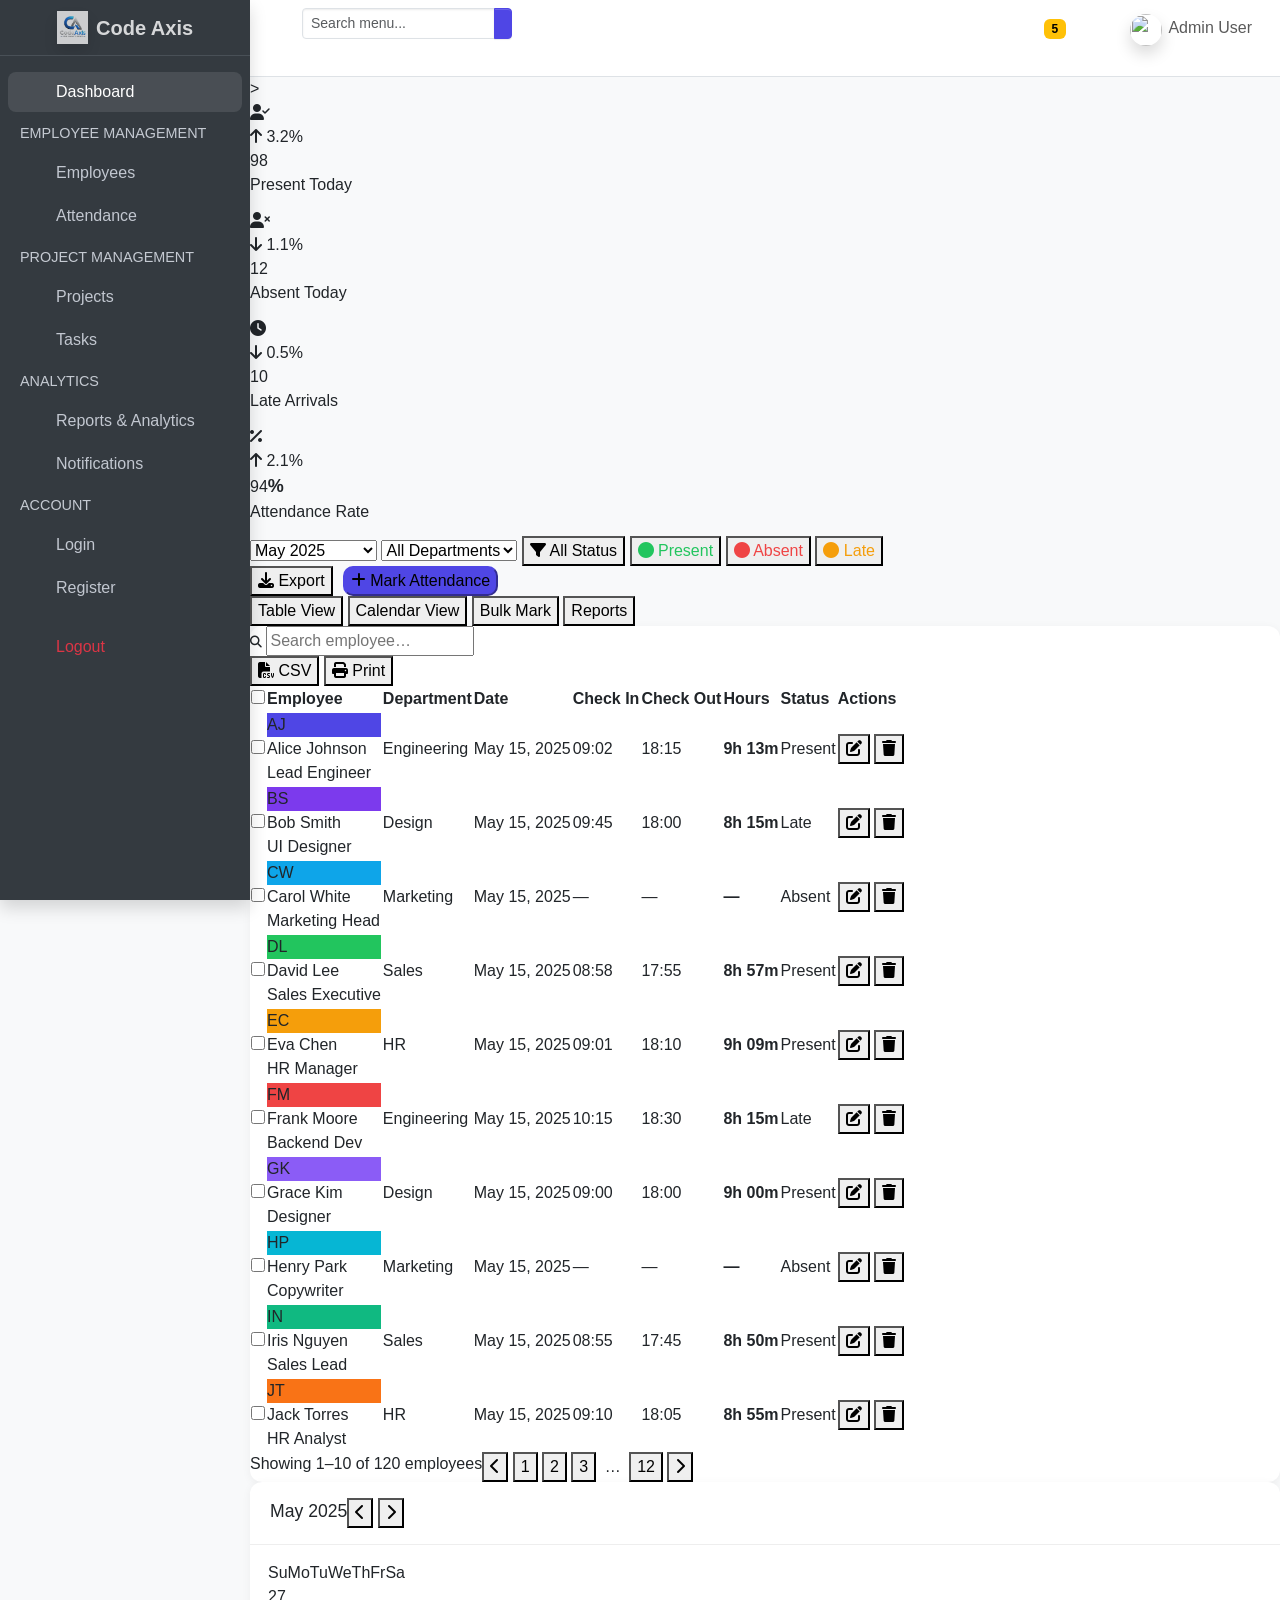
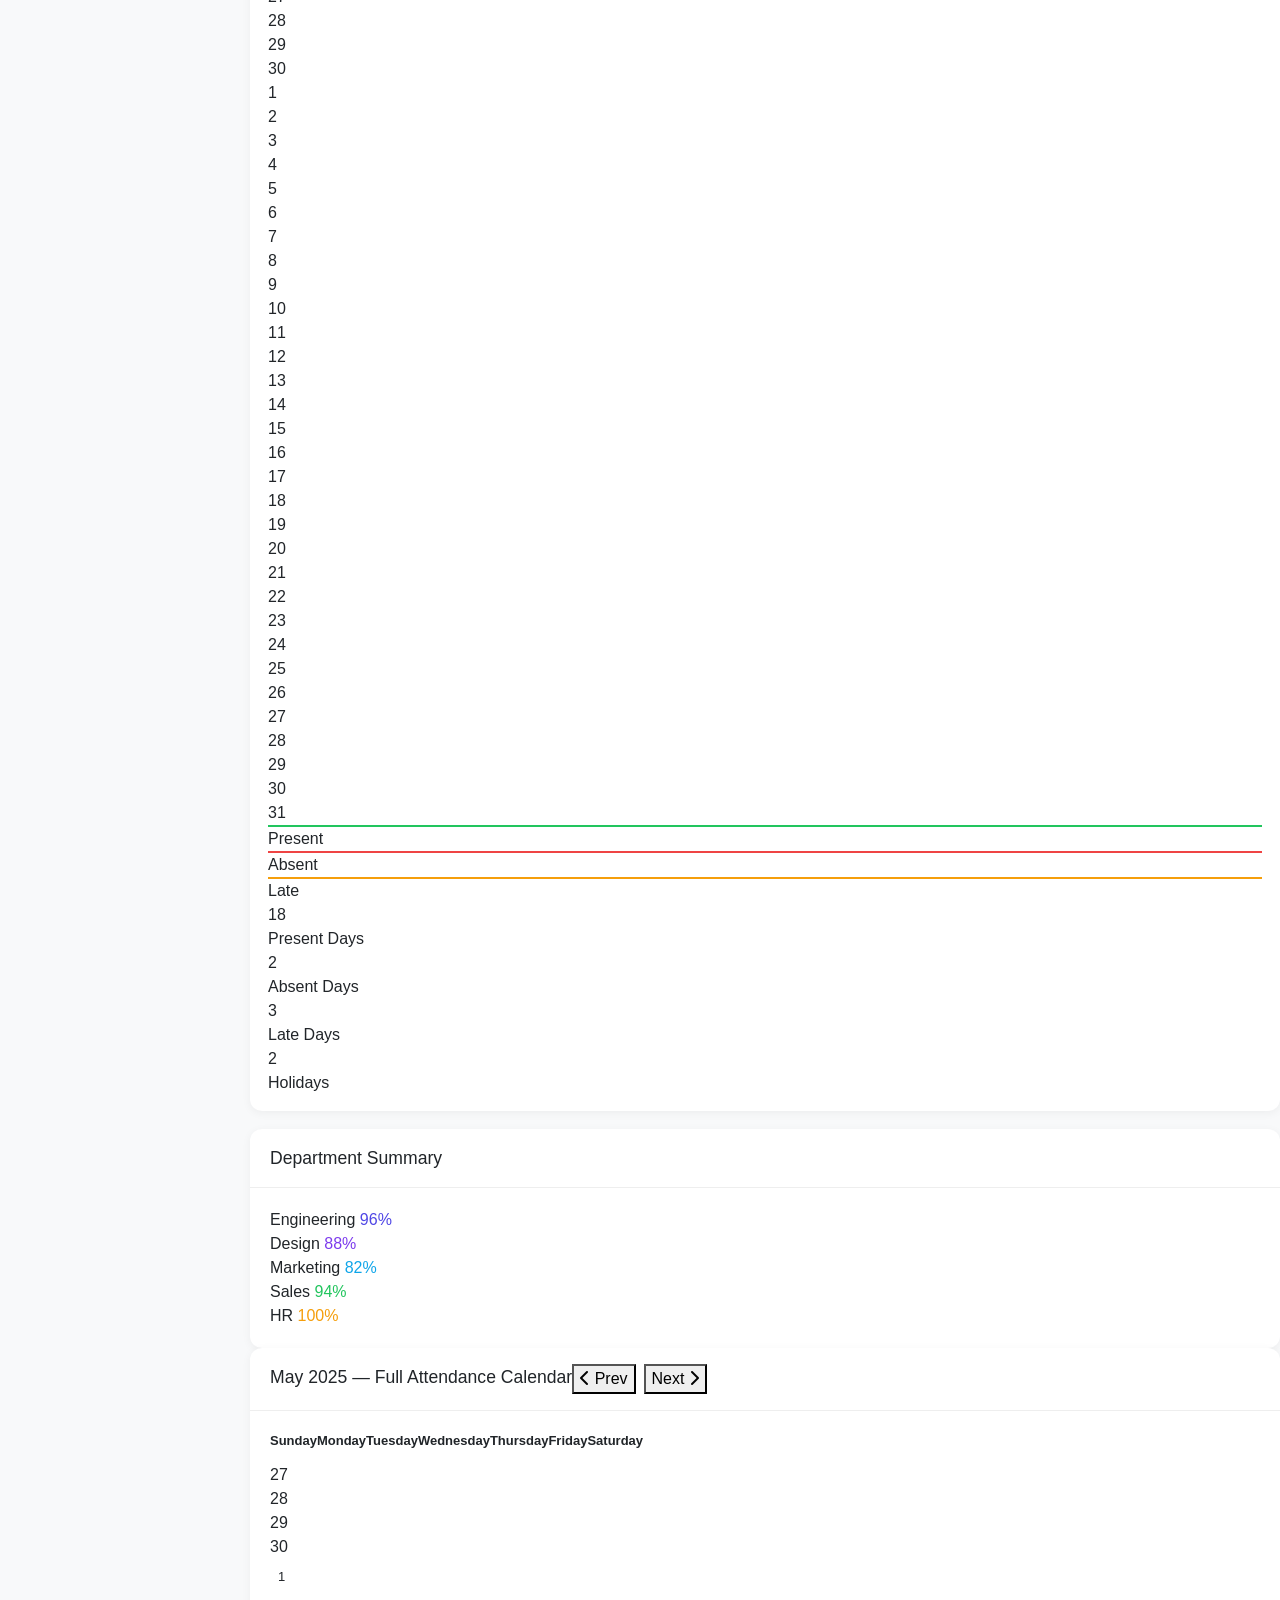
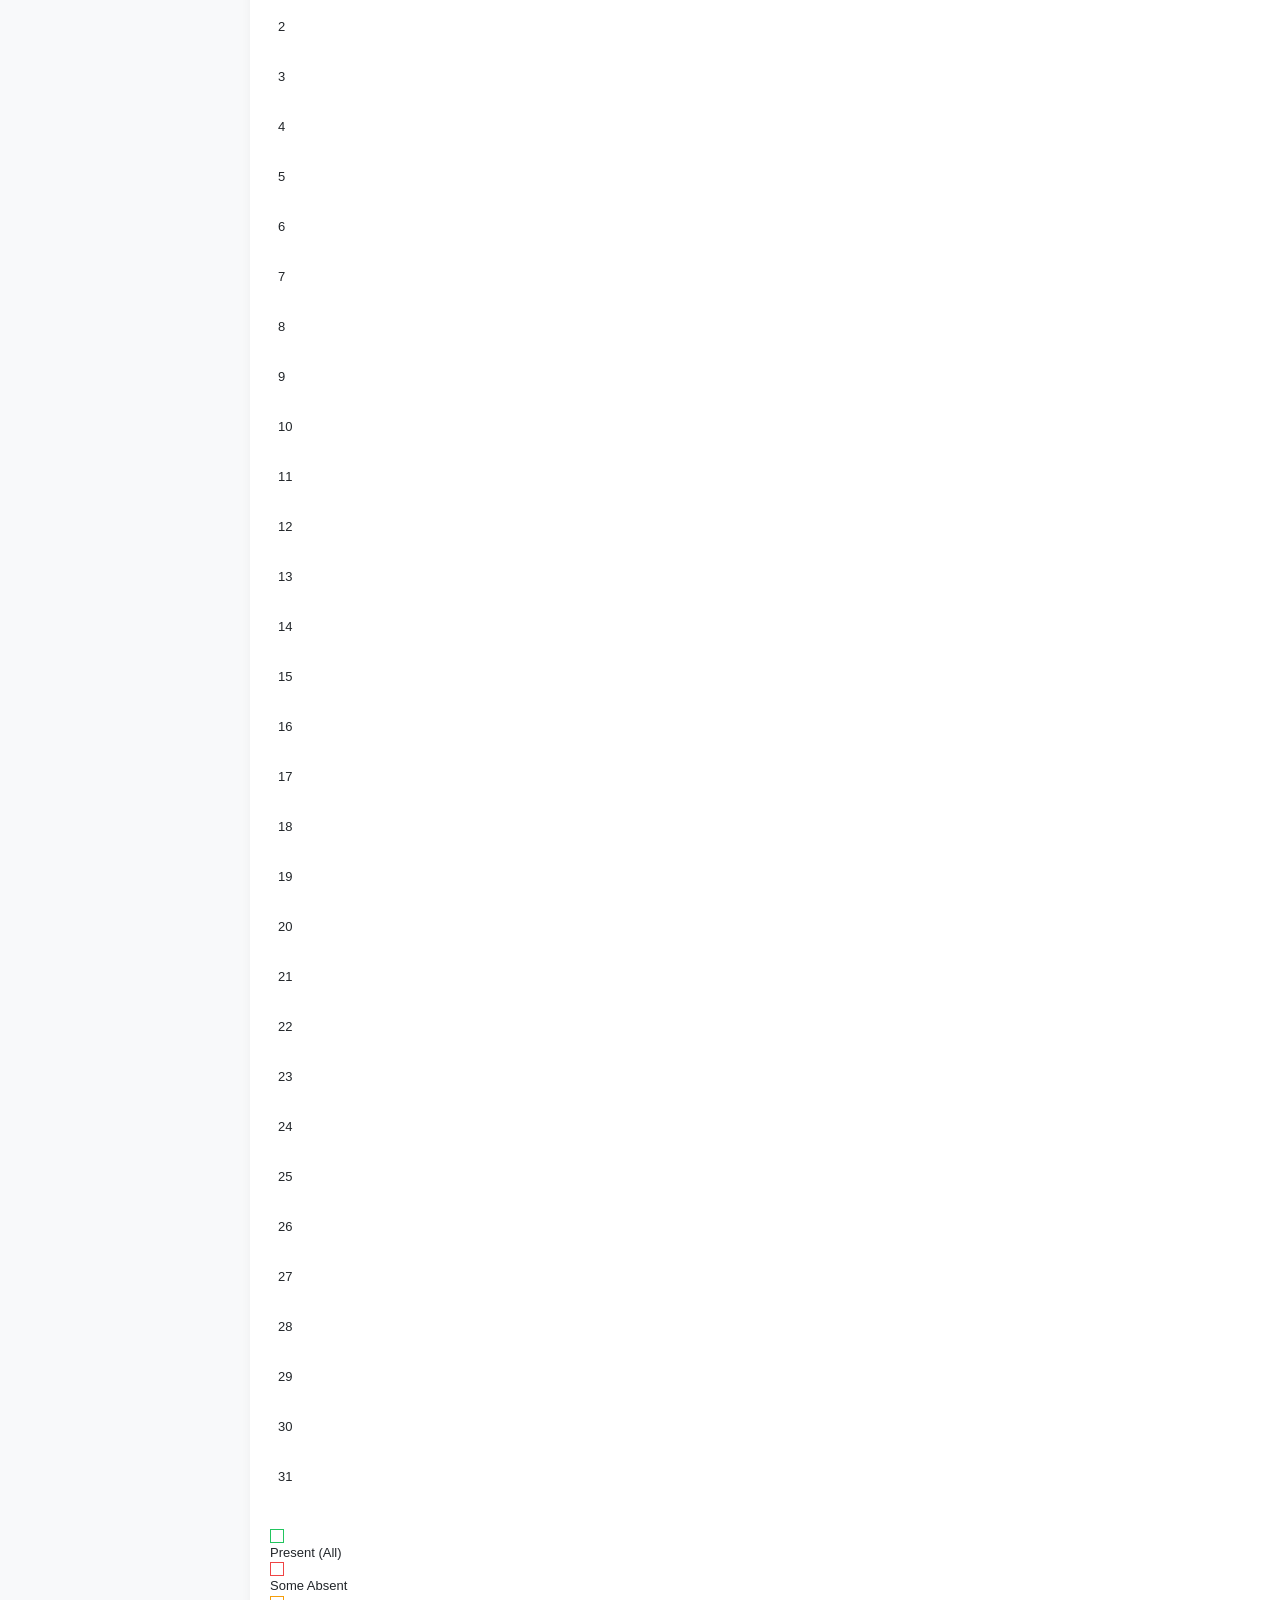
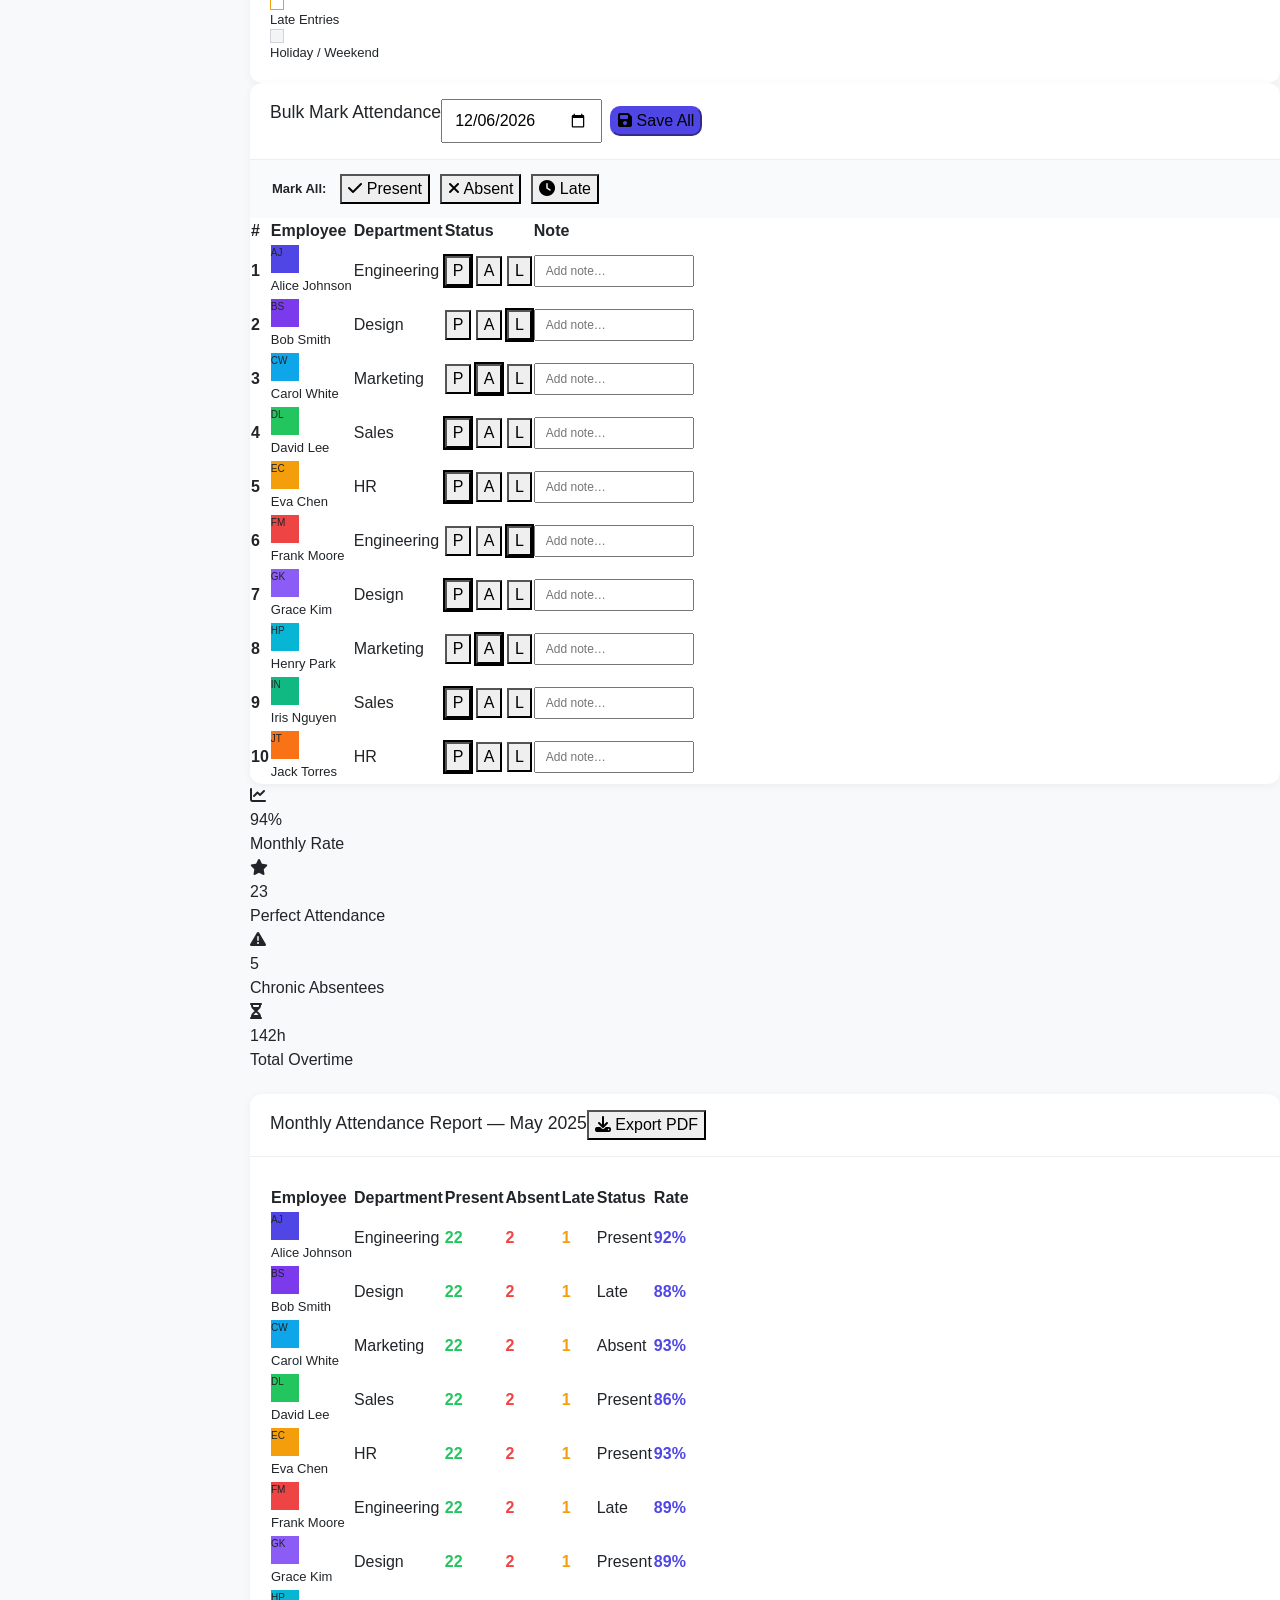
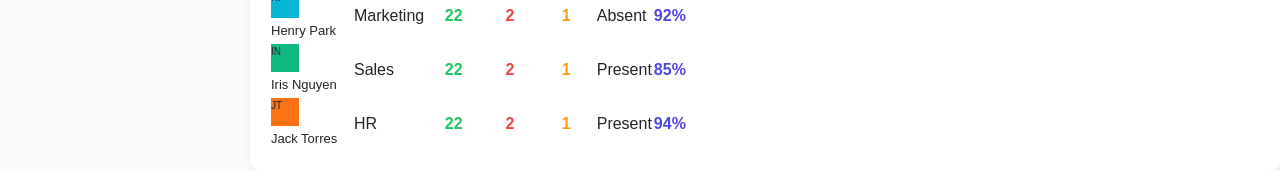
==== commit 49dc87f6: "Update Attendance.html" ====
--- a/Attendance.html
+++ b/Attendance.html
@@ -6,7 +6,8 @@
 <title>Code Axis | Attendance</title>
 <link href="https://fonts.googleapis.com/css2?family=Poppins:wght@300;400;500;600;700;800&display=swap" rel="stylesheet"/>
 <link rel="stylesheet" href="https://cdnjs.cloudflare.com/ajax/libs/font-awesome/6.5.0/css/all.min.css"/>
-<link rel="stylesheet" href="attendance.css"/>  
+<link rel="stylesheet" href="adminlte.css" />
+    <link rel="stylesheet" href="custom.css"/> 
 </head>
 <body  class="layout-fixed sidebar-expand-lg bg-body-tertiary">
 
@@ -108,7 +109,7 @@
       <ul class="nav sidebar-menu flex-column">
   <!-- DASHBOARD -->
   <li class="nav-item">
-    <a href="#" class="nav-link active">
+    <a href="dashbaord.html" class="nav-link active">
       <i class="nav-icon bi bi-speedometer2"></i>
       <p>Dashboard</p>
     </a>
@@ -118,7 +119,7 @@
   <li class="nav-header">EMPLOYEE MANAGEMENT</li>
 
   <li class="nav-item">
-    <a href="#" class="nav-link">
+    <a href="employetable.html" class="nav-link">
       <i class="nav-icon bi bi-people"></i>
       <p>Employees</p>
     </a>
@@ -154,7 +155,7 @@
   <li class="nav-header">ANALYTICS</li>
 
   <li class="nav-item">
-    <a href="#" class="nav-link">
+    <a href="dashbaord-analytics.html" class="nav-link">
       <i class="nav-icon bi bi-bar-chart"></i>
       <p>Reports & Analytics</p>
     </a>
--- a/custom.css
+++ b/custom.css
@@ -0,0 +1,253 @@
+:root {
+
+  /* COLORS */
+  --primary: #4F46E5;
+  --success: #22C55E;
+  --danger: #EF4444;
+  --warning: #F59E0B;
+
+  /* BACKGROUND */
+  --bg: #F9FAFB;
+
+  /* TYPOGRAPHY */
+  --font-family: 'Inter', sans-serif;
+
+  /* UI */
+  --card-radius: 12px;
+
+  /* SHADOW */
+  --shadow-sm:
+    0 2px 10px rgba(0,0,0,0.05);
+
+  --shadow-lg:
+    0 10px 25px rgba(0,0,0,0.15);
+
+  /* TRANSITION */
+  --transition: all 0.3s ease;
+}
+html {
+  scroll-behavior: smooth;
+}
+/* DARK MODE */
+[data-theme="dark"] {
+  --bg: #1a1a1a;
+}
+body {
+  font-family: var(--font-family);
+  background: var(--bg);
+}
+
+/* =========================
+   GLOBAL TRANSITIONS
+========================= */
+.card,
+.small-box,
+.app-sidebar,
+.app-header,
+.nav-link {
+  transition: var(--transition);
+}
+
+/* =========================
+   KPI CARDS
+========================= */
+.kpi-link {
+  text-decoration: none;
+  display: block;
+  color: inherit;
+}
+.small-box {
+
+  border-radius: var(--card-radius);
+
+  cursor: pointer;
+
+  box-shadow: var(--shadow-sm);
+
+  transition: var(--transition);
+
+  overflow: hidden;
+}
+
+.small-box:hover {
+  transform: translateY(-5px);
+  box-shadow: var(--shadow-lg);
+}
+
+.small-box .small-box-icon {
+  opacity: 0.3;
+}
+
+/* =========================
+   CARDS
+========================= */
+.card {
+
+  border-radius: var(--card-radius);
+
+  border: none;
+
+  box-shadow: var(--shadow-sm);
+
+  transition: var(--transition);
+}
+/* =========================
+   CARD SPACING
+========================= */
+
+.card-header {
+
+  padding: 16px 20px;
+
+  border-bottom: 1px solid #eee;
+}
+
+.card-body {
+
+  padding: 20px;
+}
+/* =========================
+   CHARTS
+========================= */
+#revenue-chart,
+#bar-chart,
+#pie-chart {
+  min-height: 300px;
+}
+
+/* =========================
+   SIDEBAR
+========================= */
+.app-sidebar {
+  transition: all 0.3s ease;
+}
+
+.sidebar-menu .nav-link:hover {
+  background: rgba(255,255,255,0.1);
+  border-radius: 8px;
+}
+/* =========================
+   BUTTONS
+========================= */
+
+.btn-primary {
+
+  background: var(--primary);
+
+  border-color: var(--primary);
+
+  border-radius: 10px;
+
+  transition: var(--transition);
+}
+
+.btn-primary:hover {
+
+  opacity: 0.9;
+}
+/* =========================
+   TOPBAR SEARCH
+========================= */
+#dashboardSearch {
+  border-radius: 8px;
+}
+
+/* =========================
+   RESPONSIVE
+========================= */
+@media (max-width: 992px) {
+
+  .app-sidebar {
+    position: fixed;
+    z-index: 1050;
+  }
+
+  .sidebar-collapse .app-sidebar {
+    margin-left: -250px;
+  }
+
+  .small-box {
+    margin-bottom: 15px;
+  }
+}
+.sidebar-menu .nav-link.active {
+  background: var(--primary);
+  color: white;
+  border-radius: 8px;
+}
+
+.minimal .small-box {
+  box-shadow: none;
+  border: 1px solid #eee;
+}
+body[data-theme="dark"] {
+  background: #121212;
+  color: white;
+}
+
+
+[data-theme="dark"] .card {
+  background: #1e1e1e;
+  color: white;
+}
+
+.glass-ui {
+  background: linear-gradient(135deg, #0f172a, #1e293b);
+  color: white;
+}
+
+/* GLASS EFFECT */
+.glass {
+  background: rgba(255,255,255,0.08);
+  backdrop-filter: blur(12px);
+-webkit-backdrop-filter: blur(12px);
+  border-radius: 16px;
+  padding: 15px;
+  border: 1px solid rgba(255,255,255,0.15);
+  color: white;
+}
+
+/* SIDEBAR */
+.glass-sidebar {
+  width: 220px;
+  height: 100vh;
+  position: fixed;
+  background: rgba(0,0,0,0.3);
+  backdrop-filter: blur(12px);
+-webkit-backdrop-filter: blur(12px);
+}
+
+/* MAIN SHIFT */
+/* TOPBAR */
+.topbar {
+  display: flex;
+  justify-content: space-between;
+  align-items: center;
+  margin-bottom: 15px;
+}
+.glass button {
+  color: white;
+}
+.profile-avatar {
+  background: #000;
+  border-radius: 50%;
+  padding: 5px;
+  width: 40px;
+  height: 40px;
+  object-fit: cover;
+}
+/* =========================
+   RESPONSIVE TABLES
+========================= */
+
+.table-responsive {
+  overflow-x: auto;
+}
+/* =========================
+   PAGE SPACING
+========================= */
+
+.app-main,
+.container-fluid {
+  padding-bottom: 20px;
+}
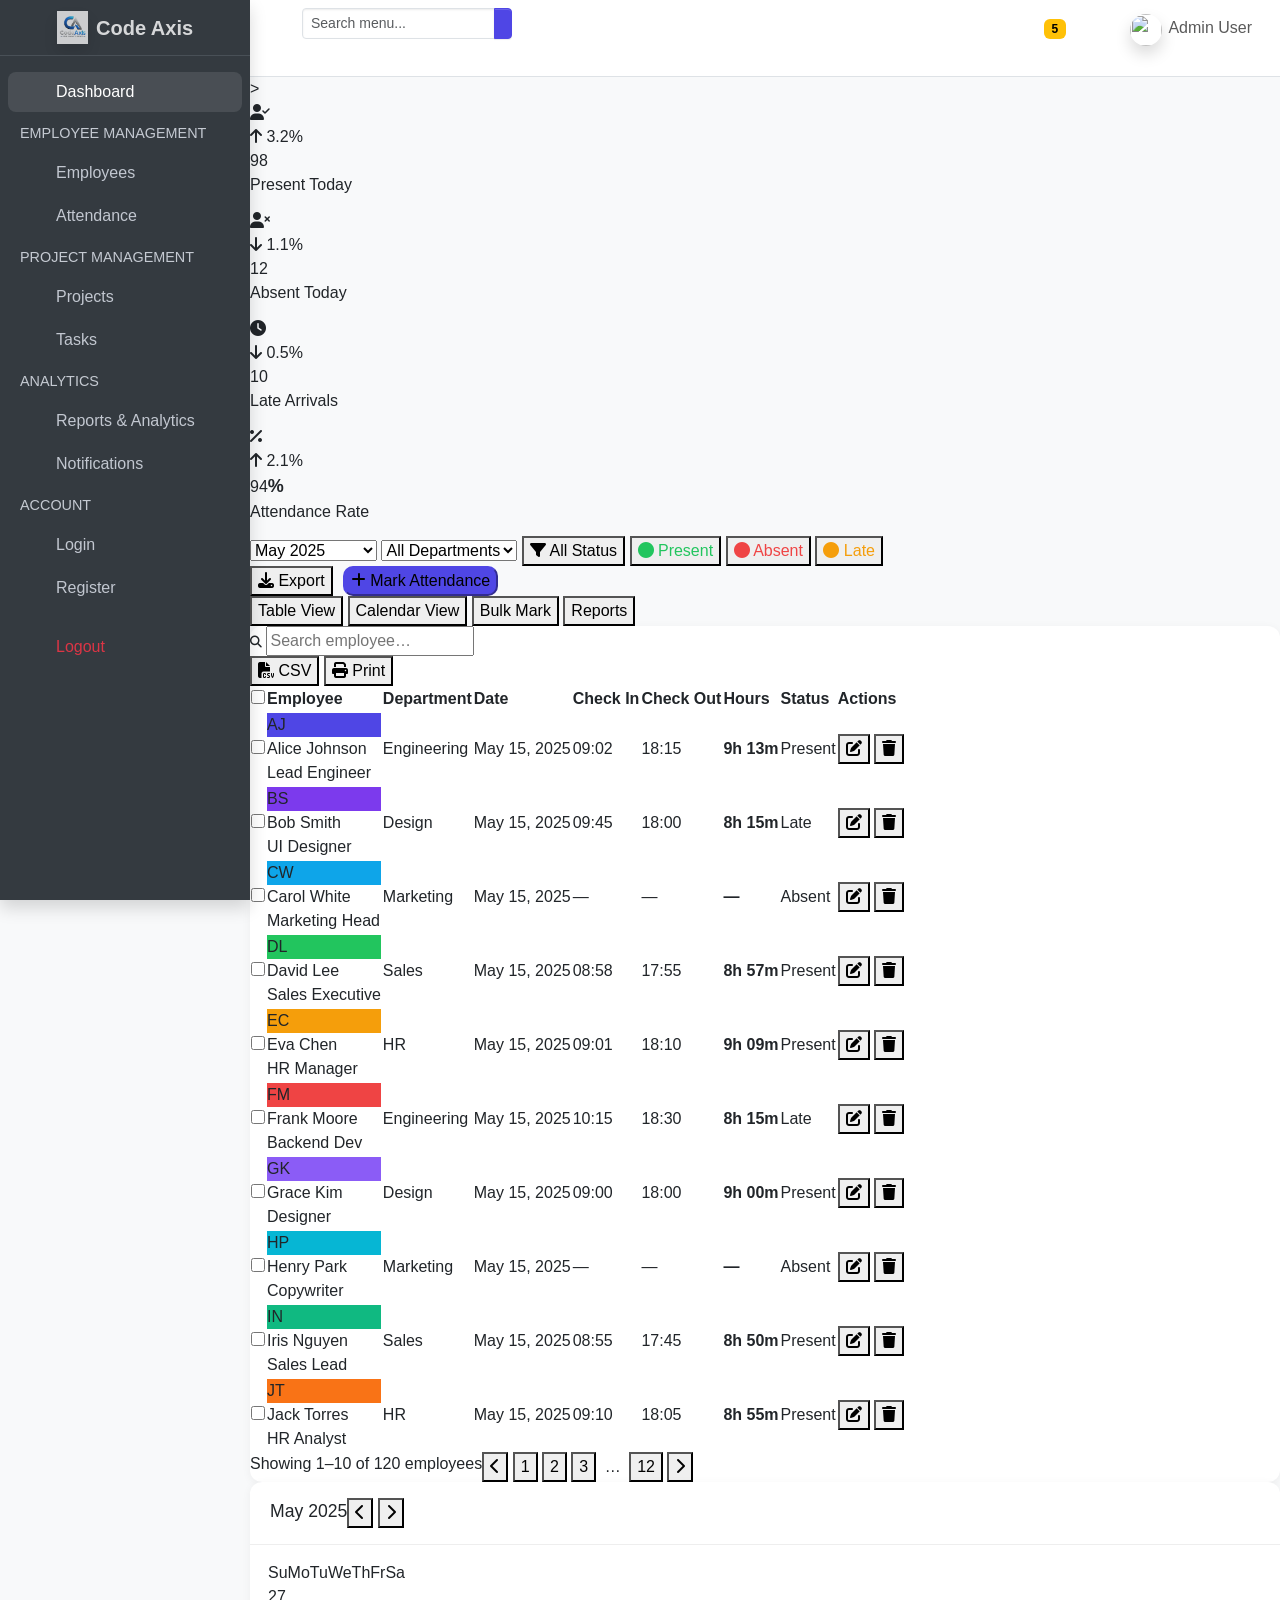
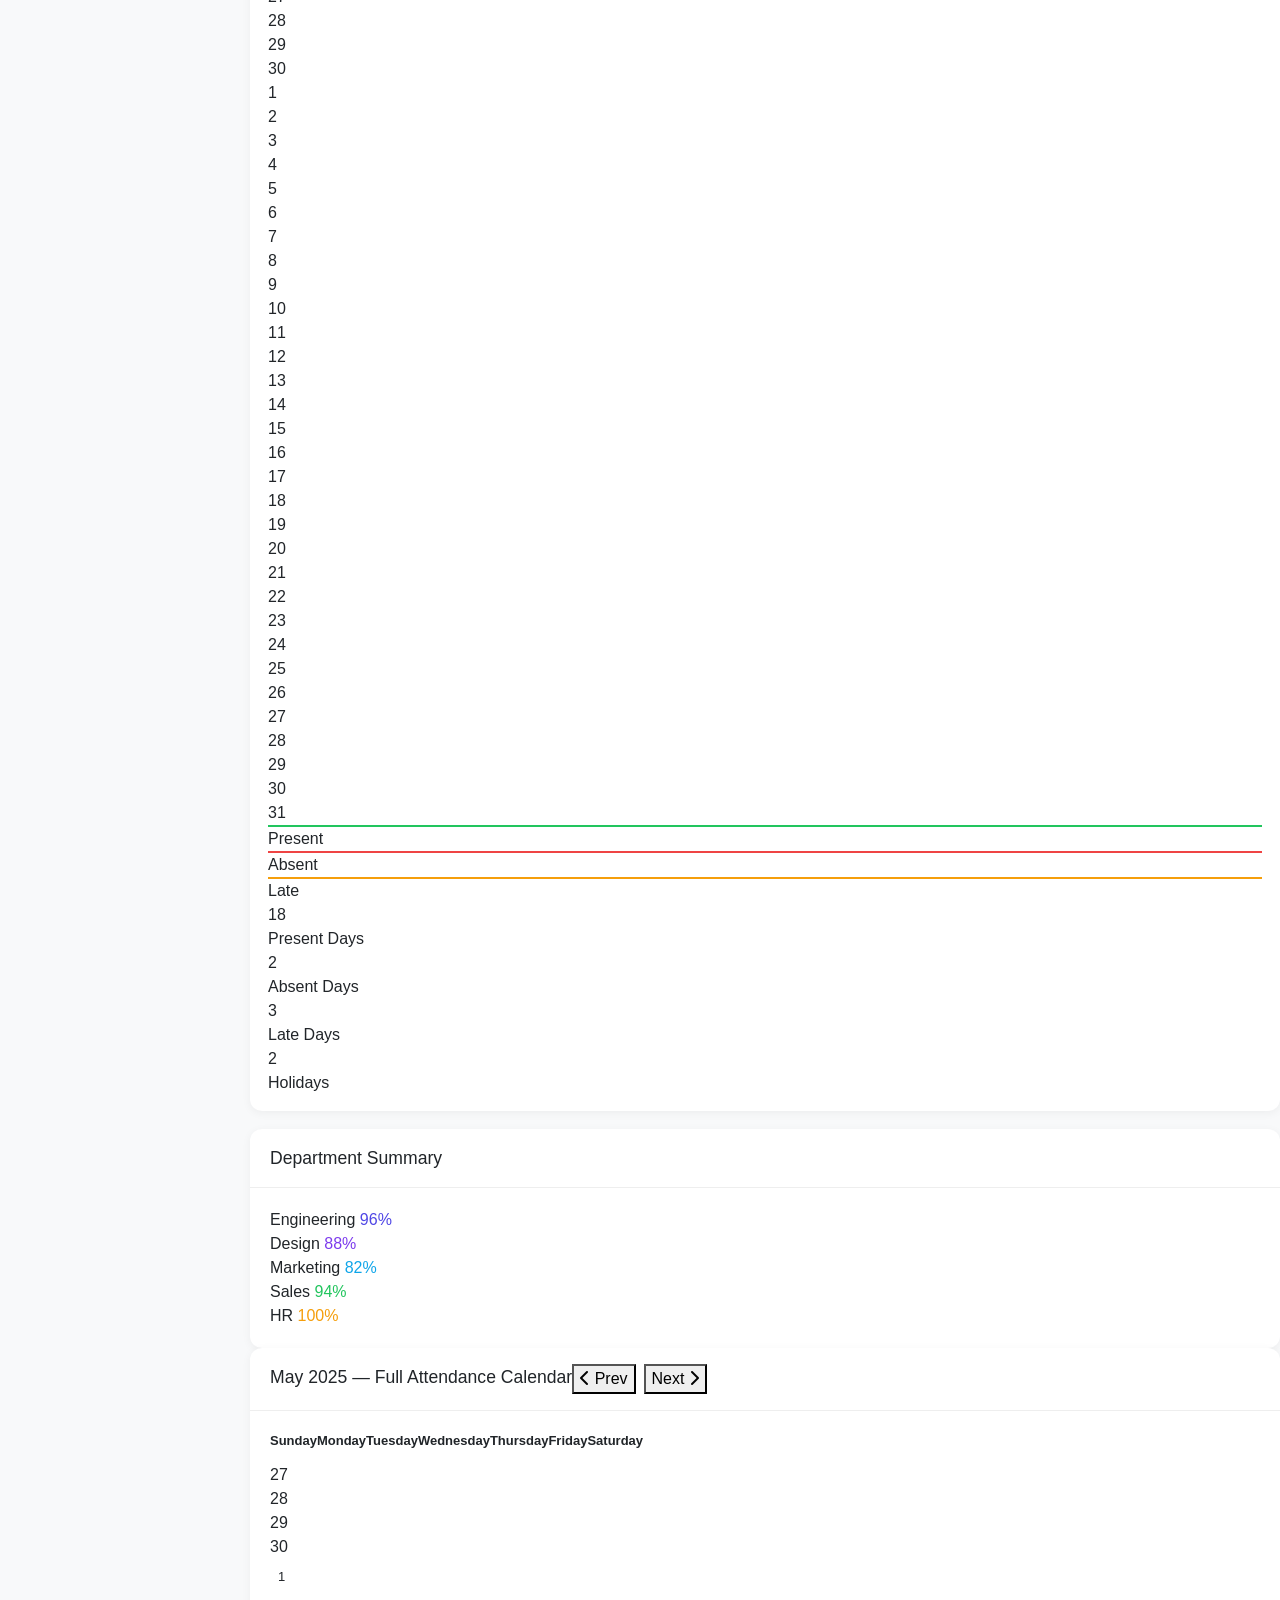
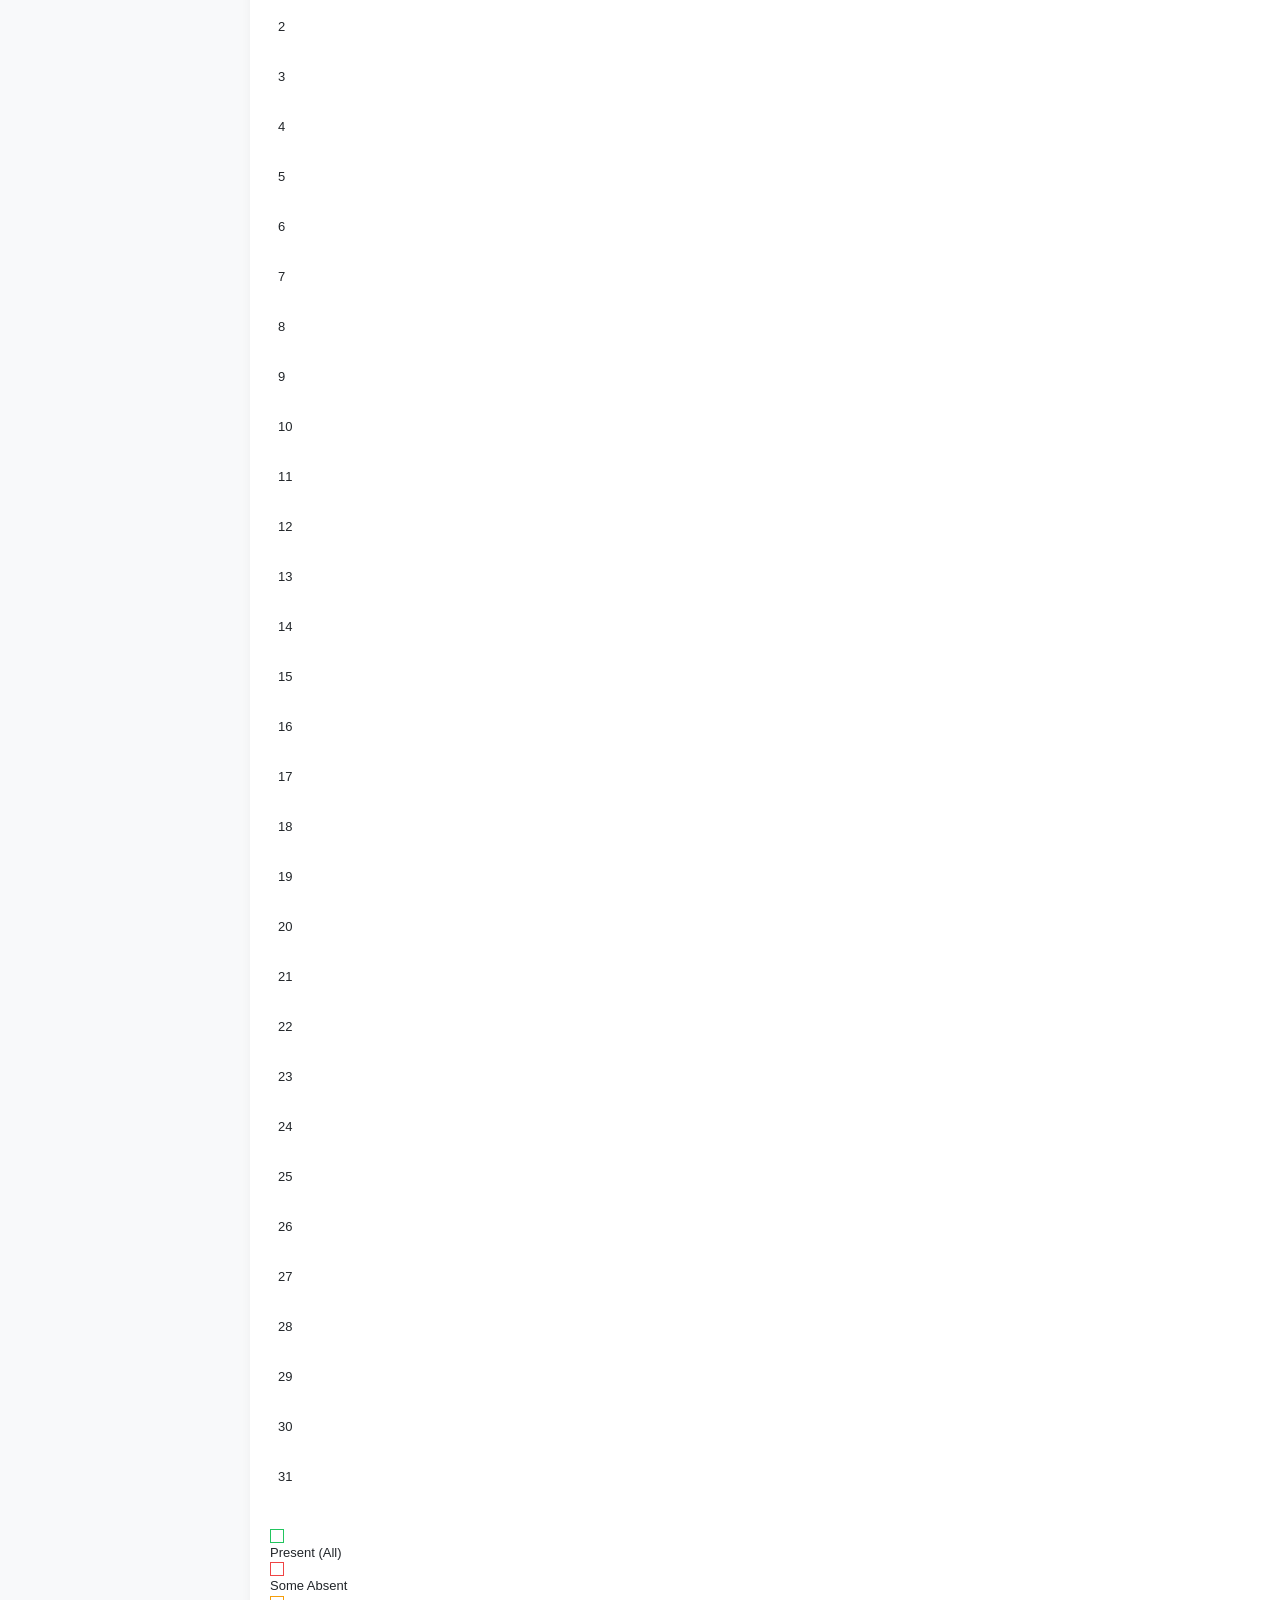
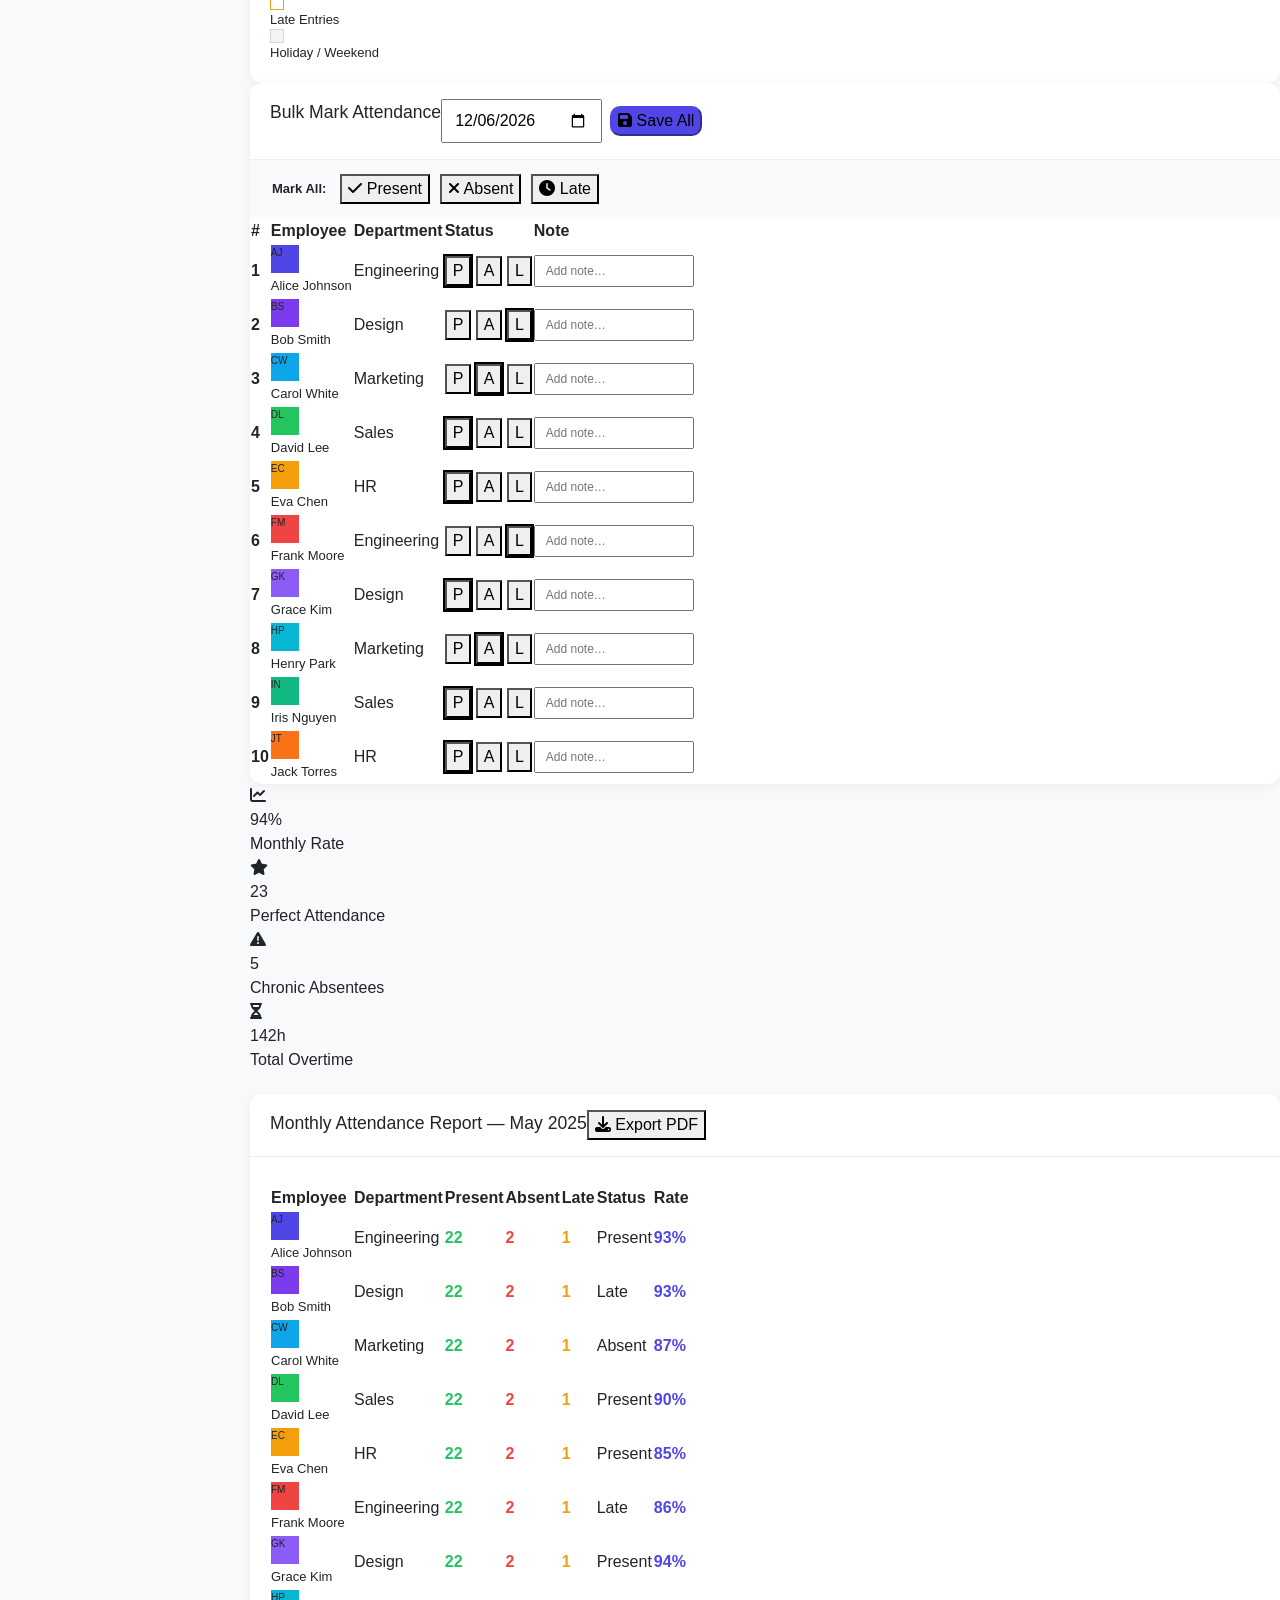
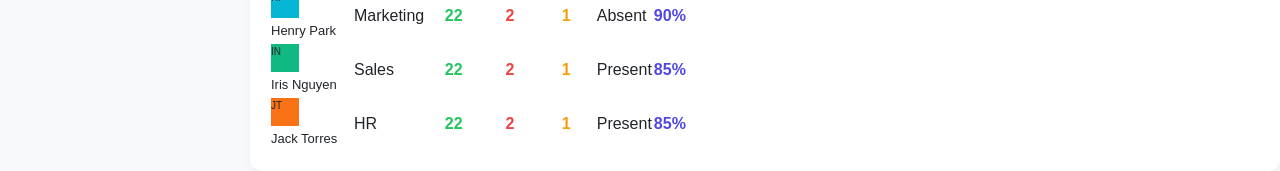
==== commit 48206bb2: "Update Attendance.html" ====
--- a/Attendance.html
+++ b/Attendance.html
@@ -788,5 +788,6 @@
 const today = new Date().toISOString().split('T')[0];
 document.getElementById('bulkDate').value = today;
 </script>
+    <script src="adminlte.js"></script>
 </body>
 </html>
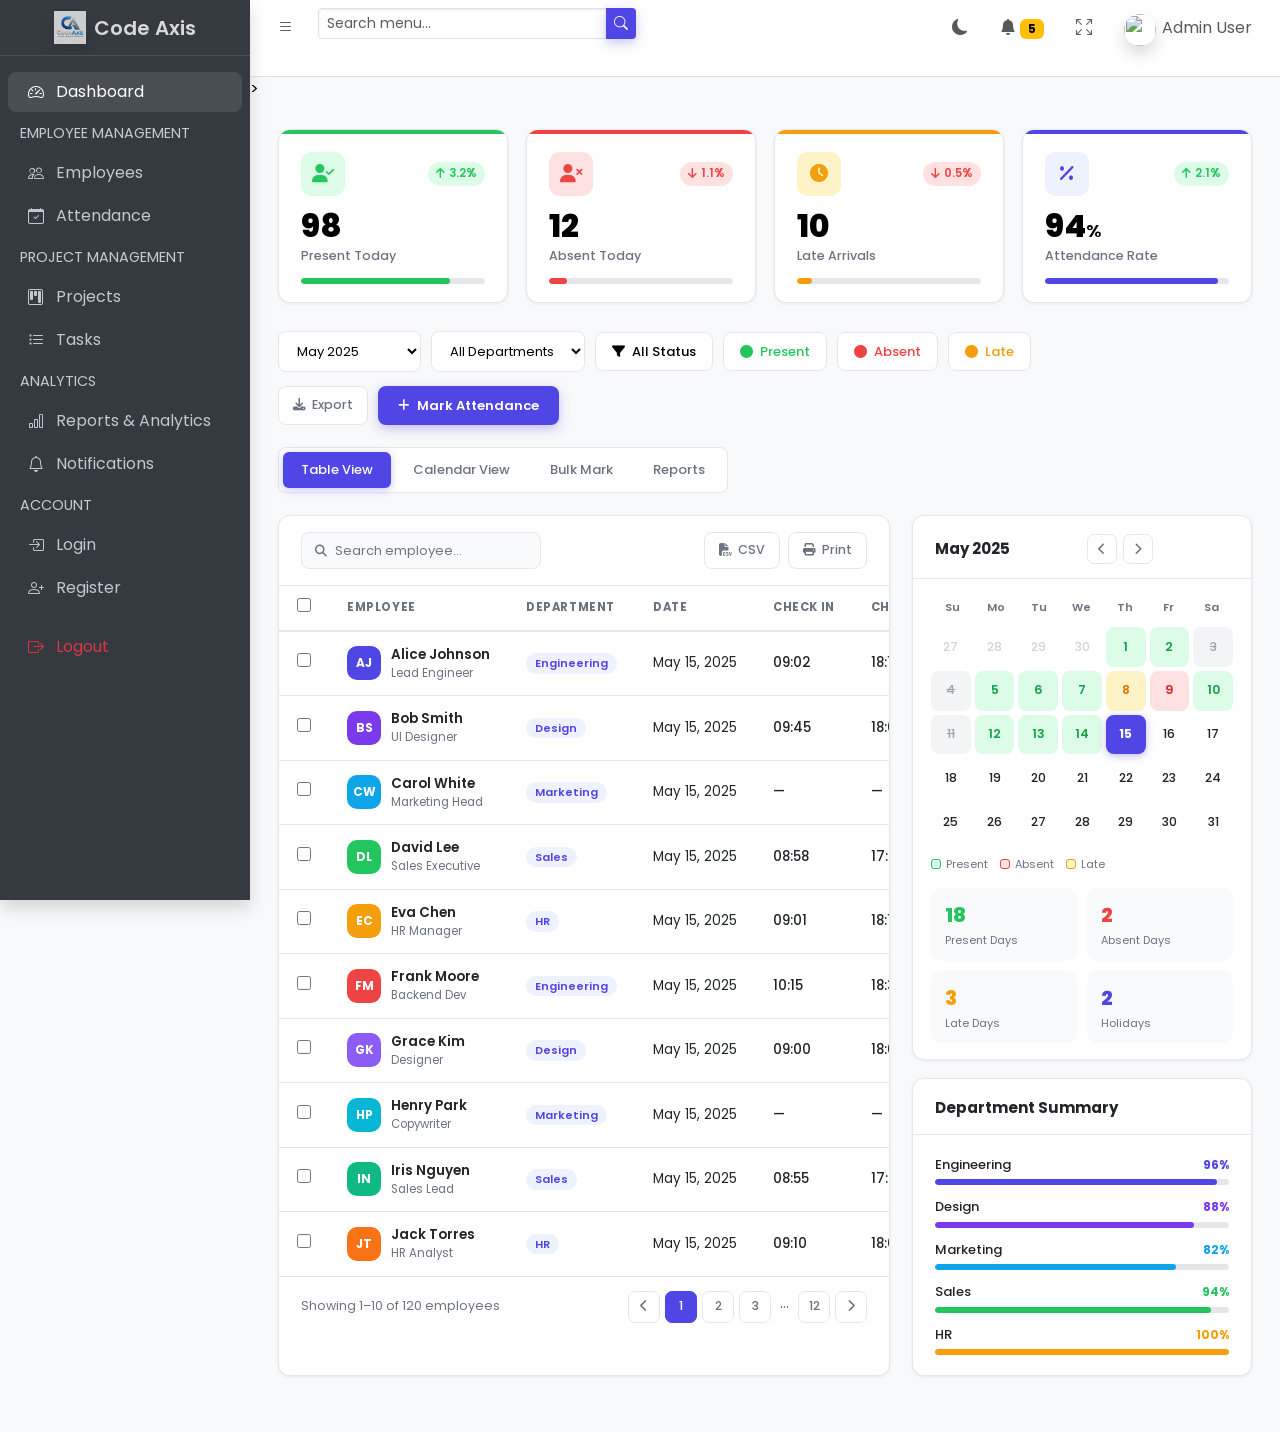
==== commit 38d804bb: "Update Attendance.html" ====
--- a/Attendance.html
+++ b/Attendance.html
@@ -6,8 +6,10 @@
 <title>Code Axis | Attendance</title>
 <link href="https://fonts.googleapis.com/css2?family=Poppins:wght@300;400;500;600;700;800&display=swap" rel="stylesheet"/>
 <link rel="stylesheet" href="https://cdnjs.cloudflare.com/ajax/libs/font-awesome/6.5.0/css/all.min.css"/>
+    <link rel="stylesheet" href="https://cdn.jsdelivr.net/npm/bootstrap-icons@1.11.3/font/bootstrap-icons.min.css">
 <link rel="stylesheet" href="adminlte.css" />
     <link rel="stylesheet" href="custom.css"/> 
+    <link rel="stylesheet" href="attendance.css"/> 
 </head>
 <body  class="layout-fixed sidebar-expand-lg bg-body-tertiary">
 
--- a/attendance.css
+++ b/attendance.css
@@ -0,0 +1,546 @@
+
+  :root {
+    --primary: #4F46E5;
+    --primary-light: #EEF2FF;
+    --primary-dark: #3730A3;
+    --success: #22C55E;
+    --success-light: #DCFCE7;
+    --danger: #EF4444;
+    --danger-light: #FEE2E2;
+    --warning: #F59E0B;
+    --warning-light: #FEF3C7;
+    --bg: #F9FAFB;
+    --white: #ffffff;SS
+    --text: #111827;
+    --text-muted: #6B7280;
+    --border: #E5E7EB;
+    --sidebar: #1E1B4B;
+    --sidebar-hover: rgba(255,255,255,0.08);
+    --shadow-sm: 0 1px 3px rgba(0,0,0,0.08);
+    --shadow-md: 0 4px 16px rgba(79,70,229,0.10);
+    --shadow-lg: 0 8px 32px rgba(79,70,229,0.15);
+    --radius: 12px;
+    --radius-sm: 8px;
+  }
+
+  * { margin:0; padding:0; box-sizing:border-box; }
+
+  body {
+    font-family: 'Poppins', sans-serif;
+    background: var(--bg);
+    color: var(--text);
+    display: flex;
+    min-height: 100vh;
+  }
+
+
+  /* ── MAIN ── */
+  .main {
+    margin-left: 0;
+    flex: 1;
+    display: flex;
+    flex-direction: column;
+    min-height: 100vh;
+  }
+
+
+  /* ── CONTENT ── */
+  .content { padding: 28px; flex: 1; }
+
+  /* ── STATS CARDS ── */
+  .stats-grid {
+    display: grid;
+    grid-template-columns: repeat(4, 1fr);
+    gap: 18px;
+    margin-bottom: 28px;
+  }
+  .stat-card {
+    background: var(--white);
+    border-radius: var(--radius);
+    padding: 22px 22px 18px;
+    box-shadow: var(--shadow-sm);
+    border: 1px solid var(--border);
+    transition: all .25s;
+    position: relative;
+    overflow: hidden;
+    cursor: default;
+  }
+  .stat-card::before {
+    content: '';
+    position: absolute;
+    top: 0; left: 0; right: 0;
+    height: 4px;
+  }
+  .stat-card.present::before { background: var(--success); }
+  .stat-card.absent::before { background: var(--danger); }
+  .stat-card.late::before { background: var(--warning); }
+  .stat-card.rate::before { background: var(--primary); }
+
+  .stat-card:hover {
+    transform: translateY(-3px);
+    box-shadow: var(--shadow-md);
+  }
+  .stat-header { display: flex; align-items: center; justify-content: space-between; margin-bottom: 14px; }
+  .stat-icon {
+    width: 44px; height: 44px;
+    border-radius: 11px;
+    display: flex; align-items: center; justify-content: center;
+    font-size: 18px;
+  }
+  .stat-card.present .stat-icon { background: var(--success-light); color: var(--success); }
+  .stat-card.absent .stat-icon { background: var(--danger-light); color: var(--danger); }
+  .stat-card.late .stat-icon { background: var(--warning-light); color: var(--warning); }
+  .stat-card.rate .stat-icon { background: var(--primary-light); color: var(--primary); }
+
+  .stat-trend {
+    display: flex; align-items: center; gap: 4px;
+    font-size: 11.5px; font-weight: 600;
+    padding: 3px 8px; border-radius: 20px;
+  }
+  .stat-trend.up { background: var(--success-light); color: var(--success); }
+  .stat-trend.down { background: var(--danger-light); color: var(--danger); }
+
+  .stat-value { font-size: 32px; font-weight: 800; color: var(--text); line-height: 1; }
+  .stat-label { font-size: 12.5px; color: var(--text-muted); margin-top: 5px; font-weight: 500; }
+
+  /* ── ACTION BAR ── */
+  .action-bar {
+    display: flex; align-items: center; justify-content: space-between;
+    margin-bottom: 22px; gap: 14px; flex-wrap: wrap;
+  }
+  .action-left { display: flex; align-items: center; gap: 10px; flex-wrap: wrap; }
+  .filter-btn {
+    display: flex; align-items: center; gap: 7px;
+    padding: 9px 16px;
+    border-radius: var(--radius-sm);
+    font-size: 13px; font-weight: 500;
+    cursor: pointer; border: none;
+    font-family: 'Poppins', sans-serif;
+    transition: all .2s;
+  }
+  .filter-btn.outline {
+    background: var(--white);
+    border: 1.5px solid var(--border);
+    color: var(--text);
+  }
+  .filter-btn.outline:hover { border-color: var(--primary); color: var(--primary); background: var(--primary-light); }
+  .filter-btn.outline.active { border-color: var(--primary); color: var(--primary); background: var(--primary-light); }
+
+  .select-input {
+    padding: 9px 14px;
+    border-radius: var(--radius-sm);
+    border: 1.5px solid var(--border);
+    background: var(--white);
+    font-family: 'Poppins', sans-serif;
+    font-size: 13px; color: var(--text);
+    outline: none; cursor: pointer;
+    transition: border-color .2s;
+  }
+  .select-input:focus { border-color: var(--primary); }
+
+  .btn-primary {
+    display: flex; align-items: center; gap: 8px;
+    padding: 10px 20px;
+    background: var(--primary);
+    color: #fff;
+    border: none; border-radius: var(--radius-sm);
+    font-family: 'Poppins', sans-serif;
+    font-size: 13px; font-weight: 600;
+    cursor: pointer;
+    transition: all .2s;
+    box-shadow: 0 4px 12px rgba(79,70,229,0.3);
+  }
+  .btn-primary:hover { background: var(--primary-dark); transform: translateY(-1px); box-shadow: 0 6px 18px rgba(79,70,229,0.4); }
+
+  /* ── TABS ── */
+  .tabs {
+    display: flex; gap: 4px;
+    background: var(--white);
+    border: 1px solid var(--border);
+    border-radius: var(--radius-sm);
+    padding: 4px;
+    margin-bottom: 22px;
+    width: fit-content;
+  }
+  .tab {
+    padding: 8px 18px;
+    border-radius: 6px;
+    font-size: 13px; font-weight: 500;
+    cursor: pointer; border: none;
+    background: transparent;
+    color: var(--text-muted);
+    font-family: 'Poppins', sans-serif;
+    transition: all .2s;
+  }
+  .tab:hover { color: var(--primary); }
+  .tab.active { background: var(--primary); color: #fff; box-shadow: 0 2px 8px rgba(79,70,229,0.3); }
+
+  /* ── MAIN GRID ── */
+  .main-grid {
+    display: grid;
+    grid-template-columns: 1fr 340px;
+    gap: 22px;
+    margin-bottom: 28px;
+  }
+
+  /* ── CARD ── */
+  .card {
+    background: var(--white);
+    border-radius: var(--radius);
+    border: 1px solid var(--border);
+    box-shadow: var(--shadow-sm);
+    overflow: hidden;
+  }
+  .card-header {
+    padding: 18px 22px 14px;
+    border-bottom: 1px solid var(--border);
+    display: flex; align-items: center; justify-content: space-between;
+  }
+  .card-title { font-size: 15px; font-weight: 700; }
+  .card-body { padding: 20px 22px; }
+
+  /* ── CALENDAR ── */
+  .calendar-nav {
+    display: flex; align-items: center; justify-content: space-between;
+    margin-bottom: 16px;
+  }
+  .calendar-nav h3 { font-size: 15px; font-weight: 700; }
+  .cal-nav-btns { display: flex; gap: 6px; }
+  .cal-btn {
+    width: 30px; height: 30px;
+    border: 1.5px solid var(--border);
+    border-radius: 7px;
+    background: var(--white);
+    display: flex; align-items: center; justify-content: center;
+    cursor: pointer; font-size: 12px; color: var(--text-muted);
+    transition: all .2s;
+  }
+  .cal-btn:hover { border-color: var(--primary); color: var(--primary); background: var(--primary-light); }
+
+  .cal-days-header {
+    display: grid; grid-template-columns: repeat(7, 1fr);
+    text-align: center; margin-bottom: 8px;
+  }
+  .cal-days-header span { font-size: 11px; font-weight: 600; color: var(--text-muted); padding: 4px 0; }
+
+  .cal-grid { display: grid; grid-template-columns: repeat(7, 1fr); gap: 4px; }
+  .cal-day {
+    aspect-ratio: 1;
+    border-radius: 8px;
+    display: flex; align-items: center; justify-content: center;
+    font-size: 12.5px; font-weight: 500;
+    cursor: pointer; transition: all .15s;
+    color: var(--text);
+  }
+  .cal-day:hover { background: var(--primary-light); color: var(--primary); }
+  .cal-day.present { background: var(--success-light); color: #16A34A; font-weight: 600; }
+  .cal-day.absent { background: var(--danger-light); color: #DC2626; font-weight: 600; }
+  .cal-day.late { background: var(--warning-light); color: #D97706; font-weight: 600; }
+  .cal-day.today { background: var(--primary); color: #fff; font-weight: 700; box-shadow: 0 2px 8px rgba(79,70,229,0.35); }
+  .cal-day.other-month { color: #D1D5DB; }
+  .cal-day.holiday { background: #F3F4F6; color: #9CA3AF; text-decoration: line-through; }
+
+  .cal-legend { display: flex; gap: 12px; margin-top: 14px; flex-wrap: wrap; }
+  .legend-item { display: flex; align-items: center; gap: 5px; font-size: 11px; color: var(--text-muted); }
+  .legend-dot { width: 10px; height: 10px; border-radius: 3px; }
+
+  /* ── QUICK MARK ── */
+  .quick-mark { padding: 20px 22px; }
+  .quick-mark h4 { font-size: 13.5px; font-weight: 700; margin-bottom: 16px; }
+
+  .employee-pick {
+    display: flex; align-items: center; gap: 10px; margin-bottom: 14px;
+  }
+  .emp-search {
+    flex: 1; padding: 9px 12px;
+    border: 1.5px solid var(--border);
+    border-radius: var(--radius-sm);
+    font-family: 'Poppins', sans-serif;
+    font-size: 13px; outline: none;
+    transition: border-color .2s;
+  }
+  .emp-search:focus { border-color: var(--primary); }
+
+  .status-radios { display: flex; gap: 8px; margin-bottom: 14px; flex-wrap: wrap; }
+  .status-radio { display: none; }
+  .status-label {
+    display: flex; align-items: center; gap: 6px;
+    padding: 8px 14px;
+    border-radius: 8px;
+    border: 1.5px solid var(--border);
+    font-size: 12.5px; font-weight: 500;
+    cursor: pointer; transition: all .2s;
+    color: var(--text-muted);
+  }
+  .status-label i { font-size: 11px; }
+  .status-radio:checked + .status-label.present-lbl { background: var(--success-light); border-color: var(--success); color: #16A34A; }
+  .status-radio:checked + .status-label.absent-lbl { background: var(--danger-light); border-color: var(--danger); color: #DC2626; }
+  .status-radio:checked + .status-label.late-lbl { background: var(--warning-light); border-color: var(--warning); color: #D97706; }
+  .status-radio:checked + .status-label.half-lbl { background: var(--primary-light); border-color: var(--primary); color: var(--primary); }
+
+  .time-inputs { display: grid; grid-template-columns: 1fr 1fr; gap: 10px; margin-bottom: 14px; }
+  .form-group label { font-size: 11px; font-weight: 600; color: var(--text-muted); display: block; margin-bottom: 5px; text-transform: uppercase; letter-spacing: .5px; }
+  .form-group input {
+    width: 100%; padding: 8px 11px;
+    border: 1.5px solid var(--border);
+    border-radius: var(--radius-sm);
+    font-family: 'Poppins', sans-serif;
+    font-size: 13px; outline: none;
+    transition: border-color .2s;
+  }
+  .form-group input:focus { border-color: var(--primary); }
+
+  .btn-block {
+    width: 100%; padding: 10px;
+    background: var(--primary);
+    color: #fff; border: none;
+    border-radius: var(--radius-sm);
+    font-family: 'Poppins', sans-serif;
+    font-size: 13.5px; font-weight: 600;
+    cursor: pointer; transition: all .2s;
+    box-shadow: 0 3px 10px rgba(79,70,229,0.3);
+  }
+  .btn-block:hover { background: var(--primary-dark); transform: translateY(-1px); }
+  .btn-success {
+    background: var(--success);
+    box-shadow: 0 3px 10px rgba(34,197,94,0.3);
+  }
+  .btn-success:hover { background: #16A34A; }
+
+  /* ── TABLE ── */
+  .table-section { margin-top: 22px; }
+  .table-header {
+    padding: 16px 22px;
+    display: flex; align-items: center; justify-content: space-between;
+    border-bottom: 1px solid var(--border);
+  }
+  .table-search {
+    display: flex; align-items: center; gap: 8px;
+    background: var(--bg);
+    border: 1.5px solid var(--border);
+    border-radius: var(--radius-sm);
+    padding: 8px 13px; width: 240px;
+  }
+  .table-search input {
+    border: none; background: transparent;
+    font-family: 'Poppins', sans-serif;
+    font-size: 13px; color: var(--text); outline: none; flex: 1;
+  }
+  .table-actions { display: flex; gap: 8px; }
+  .btn-outline {
+    display: flex; align-items: center; gap: 6px;
+    padding: 8px 14px;
+    border: 1.5px solid var(--border);
+    background: var(--white);
+    border-radius: var(--radius-sm);
+    font-family: 'Poppins', sans-serif;
+    font-size: 12.5px; font-weight: 500;
+    cursor: pointer; color: var(--text-muted);
+    transition: all .2s;
+  }
+  .btn-outline:hover { border-color: var(--primary); color: var(--primary); background: var(--primary-light); }
+
+  .table-wrap { overflow-x: auto; }
+  table { width: 100%; border-collapse: collapse; }
+  thead tr { border-bottom: 2px solid var(--border); }
+  th {
+    padding: 12px 18px;
+    text-align: left;
+    font-size: 11.5px;
+    font-weight: 700;
+    color: var(--text-muted);
+    text-transform: uppercase;
+    letter-spacing: .6px;
+    white-space: nowrap;
+  }
+  td {
+    padding: 13px 18px;
+    font-size: 13.5px;
+    border-bottom: 1px solid var(--border);
+    white-space: nowrap;
+  }
+  tr:last-child td { border-bottom: none; }
+  tbody tr { transition: background .15s; }
+  tbody tr:hover { background: #FAFAFA; }
+
+  .emp-cell { display: flex; align-items: center; gap: 10px; }
+  .emp-av {
+    width: 34px; height: 34px;
+    border-radius: 10px;
+    display: flex; align-items: center; justify-content: center;
+    font-size: 12px; font-weight: 700; color: #fff;
+    flex-shrink: 0;
+  }
+  .emp-info .name { font-size: 13.5px; font-weight: 600; }
+  .emp-info .role { font-size: 11.5px; color: var(--text-muted); }
+
+  .status-pill {
+    display: inline-flex; align-items: center; gap: 5px;
+    padding: 4px 12px;
+    border-radius: 20px;
+    font-size: 12px; font-weight: 600;
+  }
+  .status-pill.present { background: var(--success-light); color: #16A34A; }
+  .status-pill.absent { background: var(--danger-light); color: #DC2626; }
+  .status-pill.late { background: var(--warning-light); color: #D97706; }
+  .status-pill.half { background: var(--primary-light); color: var(--primary); }
+  .status-pill::before {
+    content: ''; width: 6px; height: 6px; border-radius: 50%; background: currentColor;
+  }
+
+  .action-icons { display: flex; gap: 6px; }
+  .action-icon {
+    width: 30px; height: 30px;
+    border-radius: 7px;
+    border: 1px solid var(--border);
+    background: var(--white);
+    display: flex; align-items: center; justify-content: center;
+    cursor: pointer; font-size: 12px; color: var(--text-muted);
+    transition: all .15s;
+  }
+  .action-icon:hover { background: var(--primary-light); border-color: var(--primary); color: var(--primary); }
+  .action-icon.del:hover { background: var(--danger-light); border-color: var(--danger); color: var(--danger); }
+
+  /* ── PAGINATION ── */
+  .pagination {
+    display: flex; align-items: center; justify-content: space-between;
+    padding: 14px 22px;
+    border-top: 1px solid var(--border);
+  }
+  .page-info { font-size: 12.5px; color: var(--text-muted); }
+  .page-btns { display: flex; gap: 5px; }
+  .page-btn {
+    min-width: 32px; height: 32px;
+    border: 1.5px solid var(--border);
+    background: var(--white);
+    border-radius: 7px;
+    display: flex; align-items: center; justify-content: center;
+    cursor: pointer; font-size: 12.5px; font-weight: 500;
+    color: var(--text-muted);
+    transition: all .15s;
+    font-family: 'Poppins', sans-serif;
+    padding: 0 8px;
+  }
+  .page-btn:hover { border-color: var(--primary); color: var(--primary); background: var(--primary-light); }
+  .page-btn.active { background: var(--primary); border-color: var(--primary); color: #fff; }
+
+  /* ── MODAL ── */
+  .modal-overlay {
+    display: none;
+    position: fixed; inset: 0;
+    background: rgba(0,0,0,0.5);
+    backdrop-filter: blur(4px);
+    z-index: 200;
+    align-items: center; justify-content: center;
+  }
+  .modal-overlay.open { display: flex; }
+  .modal {
+    background: var(--white);
+    border-radius: 16px;
+    width: 480px; max-width: 90vw;
+    box-shadow: 0 20px 60px rgba(0,0,0,0.2);
+    animation: modalIn .25s ease;
+  }
+  @keyframes modalIn { from { transform: scale(.94) translateY(10px); opacity: 0; } to { transform: none; opacity: 1; } }
+  .modal-header {
+    padding: 20px 24px 16px;
+    border-bottom: 1px solid var(--border);
+    display: flex; align-items: center; justify-content: space-between;
+  }
+  .modal-title { font-size: 16px; font-weight: 700; }
+  .modal-close {
+    width: 32px; height: 32px;
+    border-radius: 8px; border: 1px solid var(--border);
+    background: var(--white); cursor: pointer;
+    display: flex; align-items: center; justify-content: center;
+    font-size: 14px; color: var(--text-muted); transition: all .15s;
+  }
+  .modal-close:hover { background: var(--danger-light); color: var(--danger); border-color: var(--danger); }
+  .modal-body { padding: 22px 24px; }
+  .modal-footer {
+    padding: 16px 24px;
+    border-top: 1px solid var(--border);
+    display: flex; gap: 10px; justify-content: flex-end;
+  }
+
+  /* ── TOAST ── */
+  .toast-container {
+    position: fixed; bottom: 24px; right: 24px;
+    display: flex; flex-direction: column; gap: 8px;
+    z-index: 300;
+  }
+  .toast {
+    display: flex; align-items: center; gap: 10px;
+    padding: 13px 18px;
+    border-radius: 11px;
+    box-shadow: 0 6px 24px rgba(0,0,0,0.15);
+    font-size: 13.5px; font-weight: 500;
+    animation: toastIn .3s ease, toastOut .3s ease 2.7s forwards;
+    max-width: 320px;
+  }
+  .toast.success { background: var(--white); border-left: 4px solid var(--success); color: var(--text); }
+  .toast.error { background: var(--white); border-left: 4px solid var(--danger); color: var(--text); }
+  .toast i { font-size: 15px; }
+  .toast.success i { color: var(--success); }
+  .toast.error i { color: var(--danger); }
+  @keyframes toastIn { from { transform: translateX(40px); opacity: 0; } to { transform: none; opacity: 1; } }
+  @keyframes toastOut { to { transform: translateX(40px); opacity: 0; } }
+
+  /* ── PROGRESS ── */
+  .progress-bar { height: 6px; background: var(--border); border-radius: 4px; overflow: hidden; margin-top: 4px; }
+  .progress-fill { height: 100%; border-radius: 4px; background: var(--primary); transition: width 1s ease; }
+  .progress-fill.success { background: var(--success); }
+  .progress-fill.danger { background: var(--danger); }
+
+  /* ── DEPARTMENT SUMMARY ── */
+  .dept-list { display: flex; flex-direction: column; gap: 12px; }
+  .dept-row {}
+  .dept-info { display: flex; align-items: center; justify-content: space-between; margin-bottom: 5px; }
+  .dept-name { font-size: 13px; font-weight: 500; }
+  .dept-pct { font-size: 12px; font-weight: 700; color: var(--primary); }
+
+  /* ── RESPONSIVE ── */
+  @media (max-width: 1100px) {
+    .stats-grid { grid-template-columns: repeat(2, 1fr); }
+    .main-grid { grid-template-columns: 1fr; }
+  }
+  @media (max-width: 768px) {
+    .sidebar { width: 60px; }
+    .sidebar .logo-text, .sidebar .nav-section-label, .sidebar .nav-item span { display: none; }
+    .main { margin-left: 60px; }
+    .stats-grid { grid-template-columns: repeat(2, 1fr); }
+  }
+
+  /* ── TAB CONTENT ── */
+  .tab-content { display: none; }
+  .tab-content.active { display: block; }
+
+  /* ── BULK MARK TABLE ── */
+  .bulk-table { width: 100%; border-collapse: collapse; }
+  .bulk-table th, .bulk-table td { padding: 10px 14px; text-align: left; font-size: 13px; border-bottom: 1px solid var(--border); }
+  .bulk-table thead tr { background: var(--bg); }
+  .bulk-table th { font-size: 11.5px; font-weight: 700; color: var(--text-muted); text-transform: uppercase; }
+  .bulk-table tr:last-child td { border: none; }
+  .bulk-toggle { display: flex; gap: 4px; }
+  .bulk-btn {
+    padding: 5px 11px; border-radius: 6px; border: 1.5px solid var(--border);
+    font-size: 11.5px; font-weight: 600; cursor: pointer; background: var(--white);
+    font-family: 'Poppins', sans-serif; transition: all .15s; color: var(--text-muted);
+  }
+  .bulk-btn.p { border-color: var(--success); color: var(--success); background: var(--success-light); }
+  .bulk-btn.a { border-color: var(--danger); color: var(--danger); background: var(--danger-light); }
+  .bulk-btn.l { border-color: var(--warning); color: #D97706; background: var(--warning-light); }
+
+  .tag { display: inline-block; padding: 2px 9px; border-radius: 20px; font-size: 11px; font-weight: 600; background: var(--primary-light); color: var(--primary); }
+
+  /* Summary stats below calendar */
+  .mini-stats { display: grid; grid-template-columns: 1fr 1fr; gap: 10px; margin-top: 16px; }
+  .mini-stat { background: var(--bg); border-radius: 10px; padding: 12px 14px; }
+  .mini-stat .val { font-size: 20px; font-weight: 800; }
+  .mini-stat .lbl { font-size: 11px; color: var(--text-muted); margin-top: 2px; }
+  .mini-stat.p .val { color: var(--success); }
+  .mini-stat.a .val { color: var(--danger); }
+  .mini-stat.l .val { color: var(--warning); }
+  .mini-stat.h .val { color: var(--primary); }
+
+
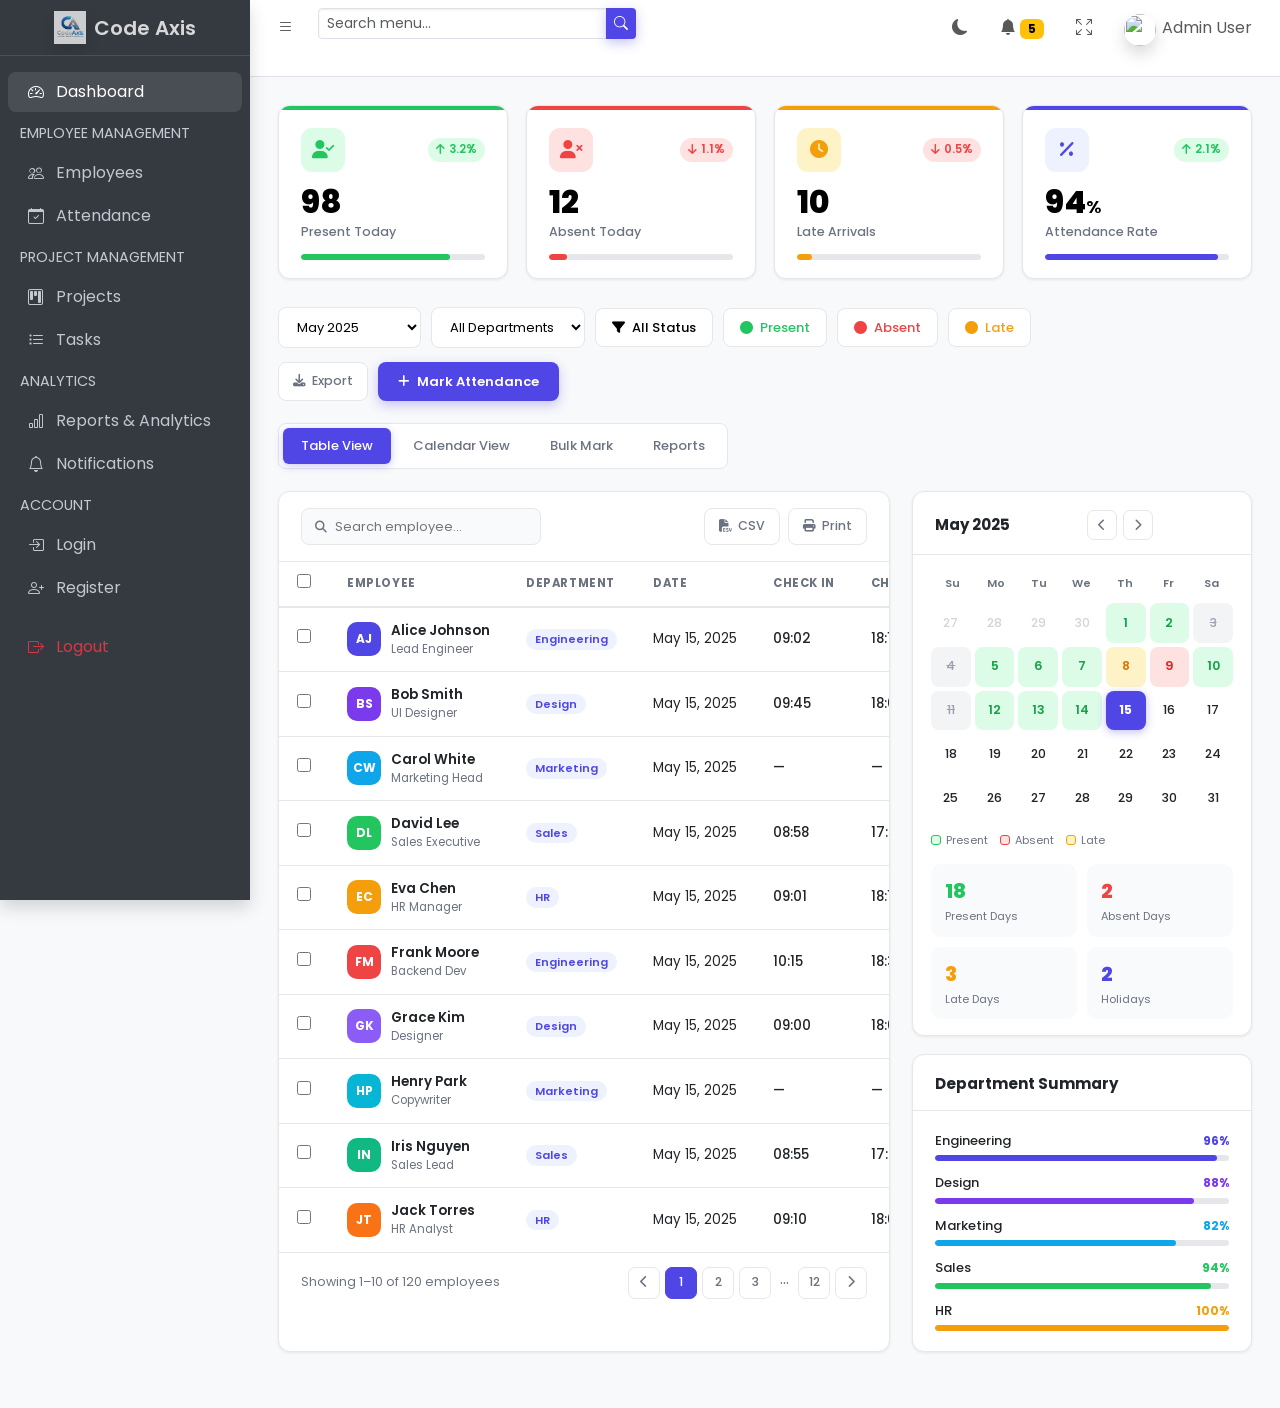
==== commit 1a443ada: "Update Attendance.html" ====
--- a/Attendance.html
+++ b/Attendance.html
@@ -203,7 +203,7 @@
         <!--end::Sidebar Wrapper-->
       </aside>
 
->
+
 
 <!-- MAIN -->
 <div class="main">
